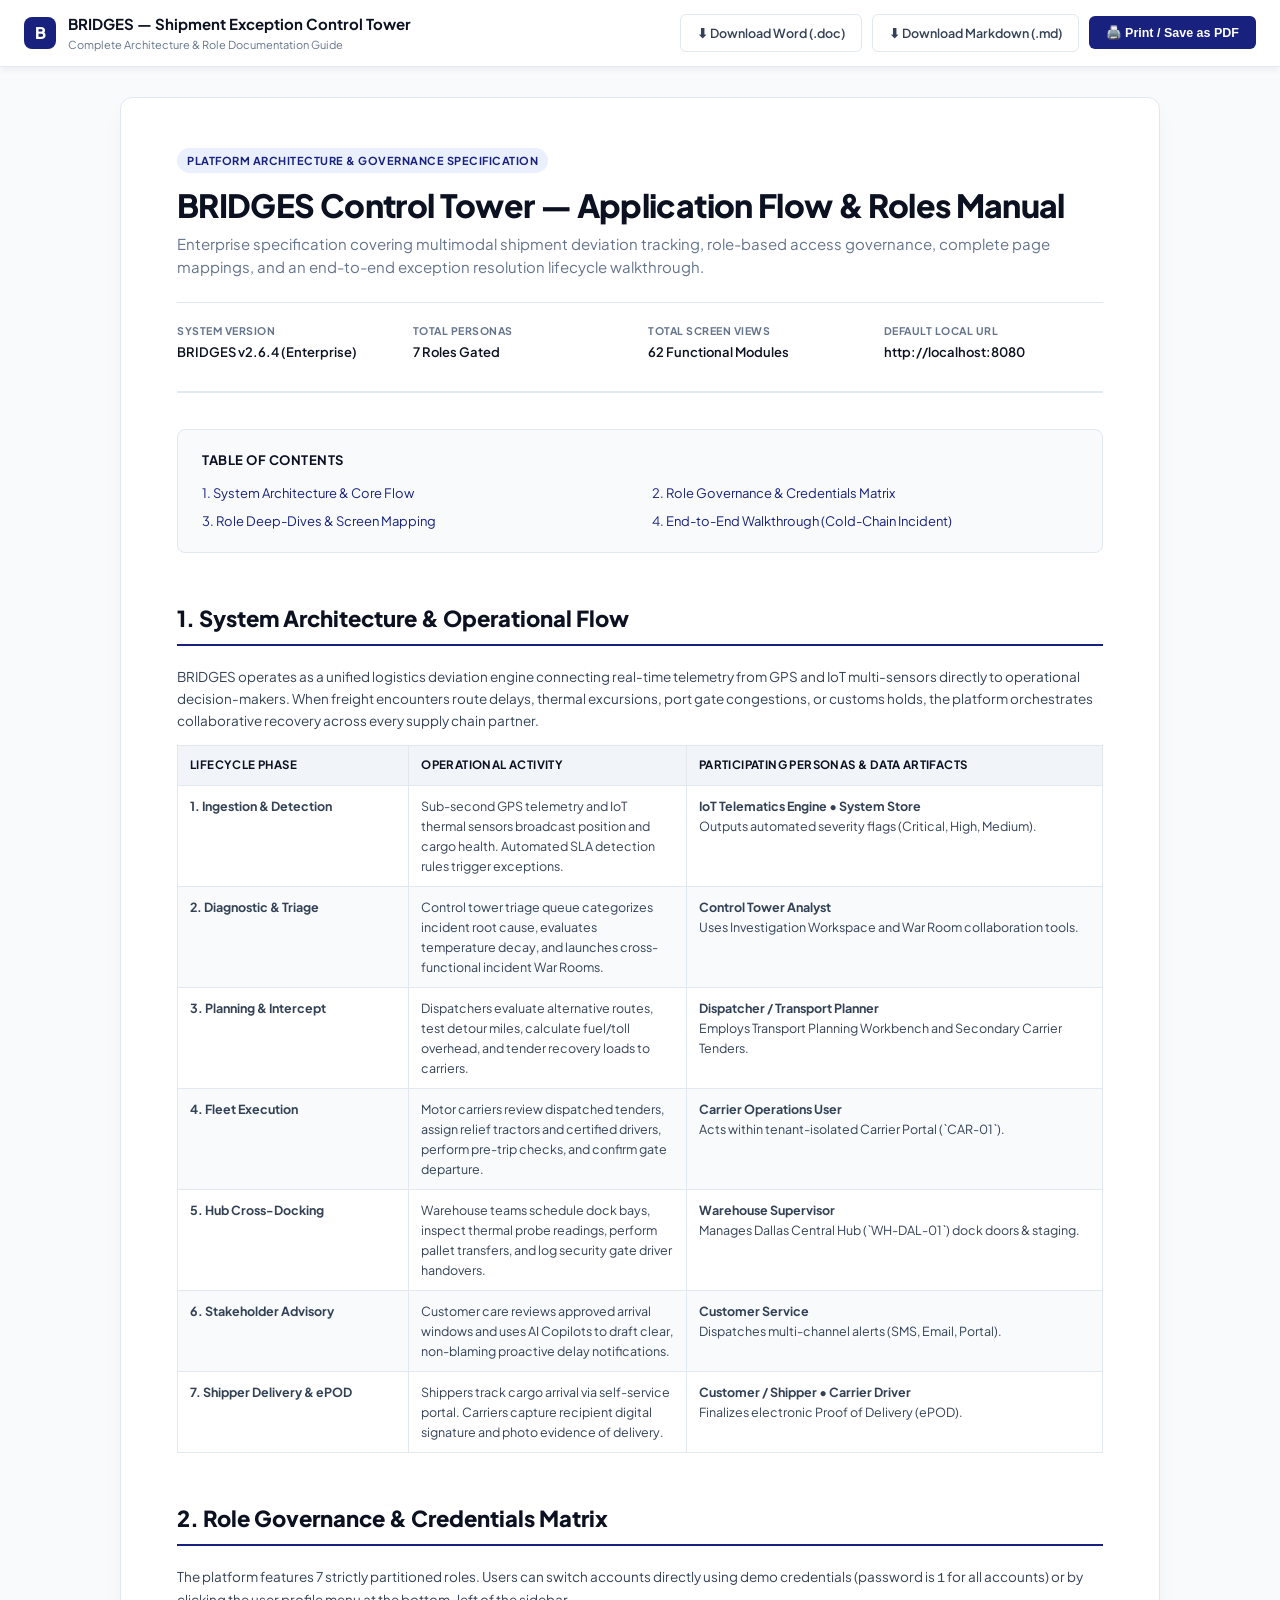
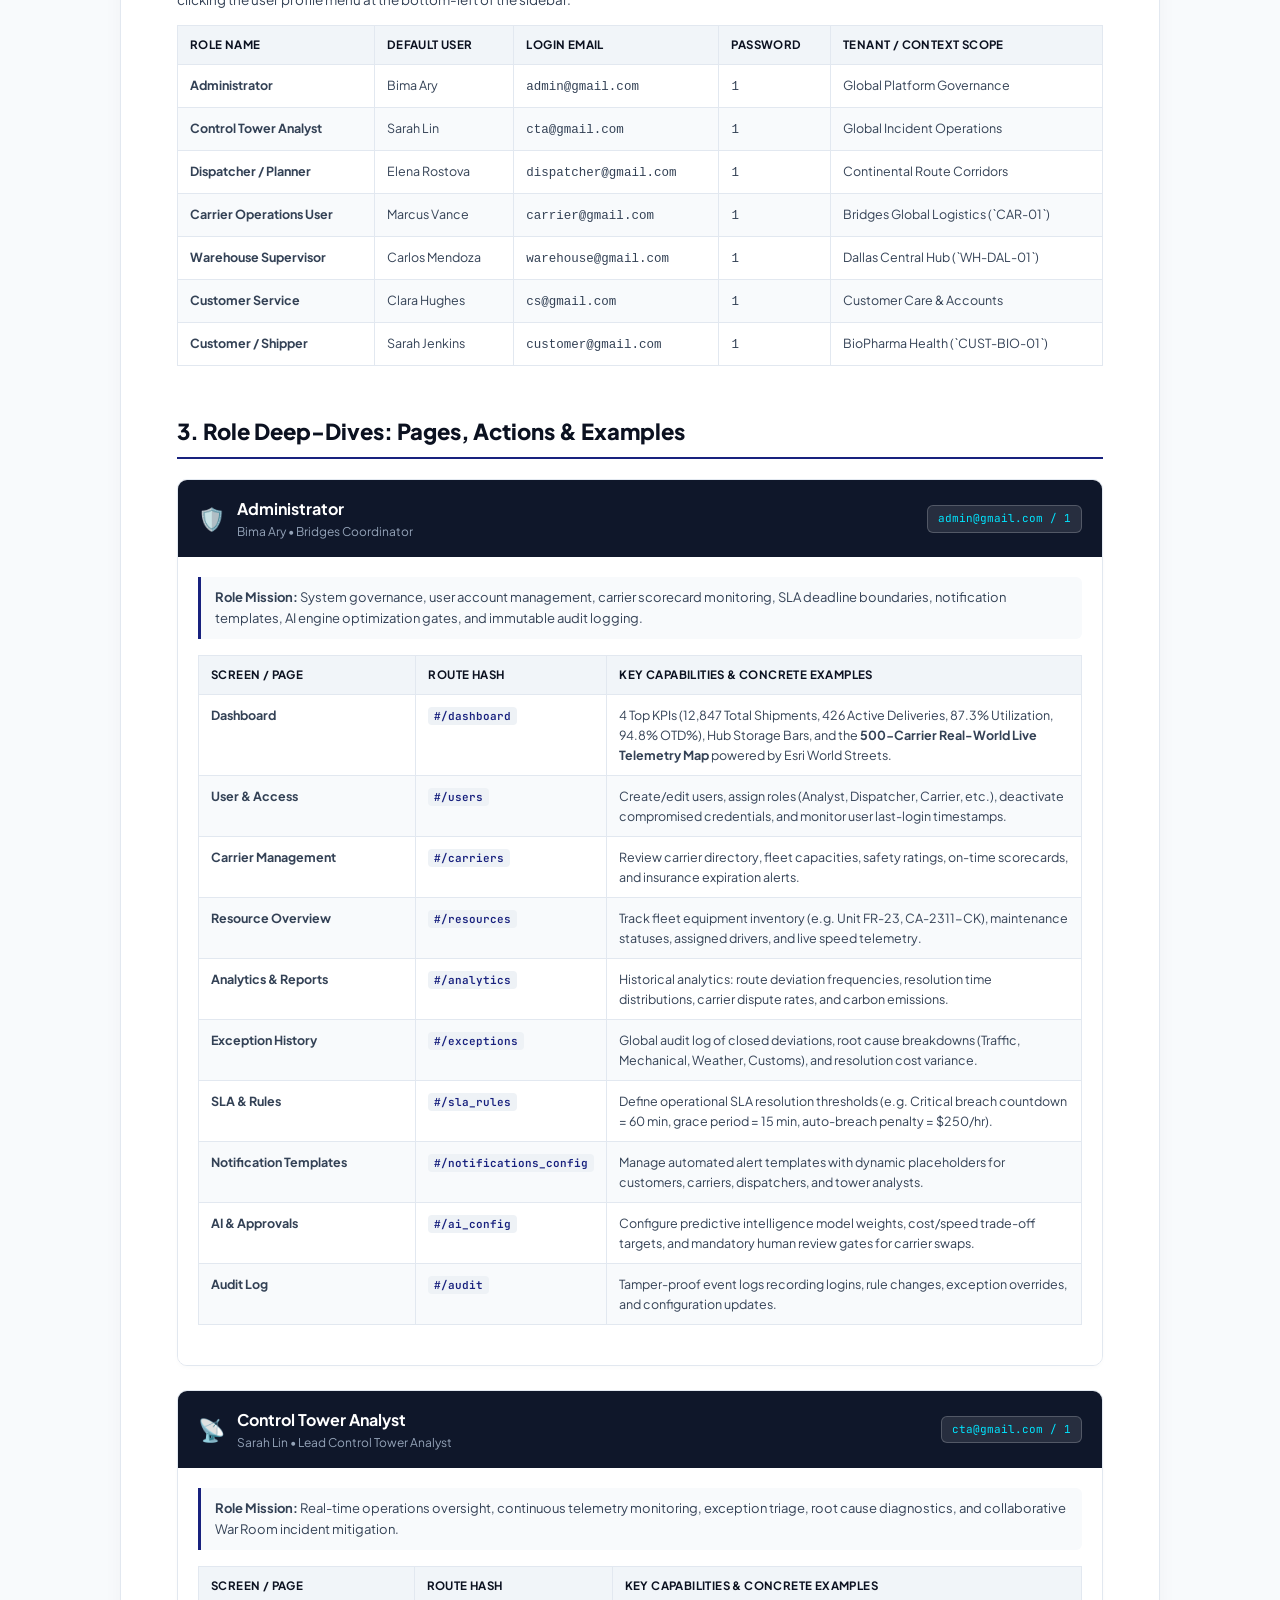
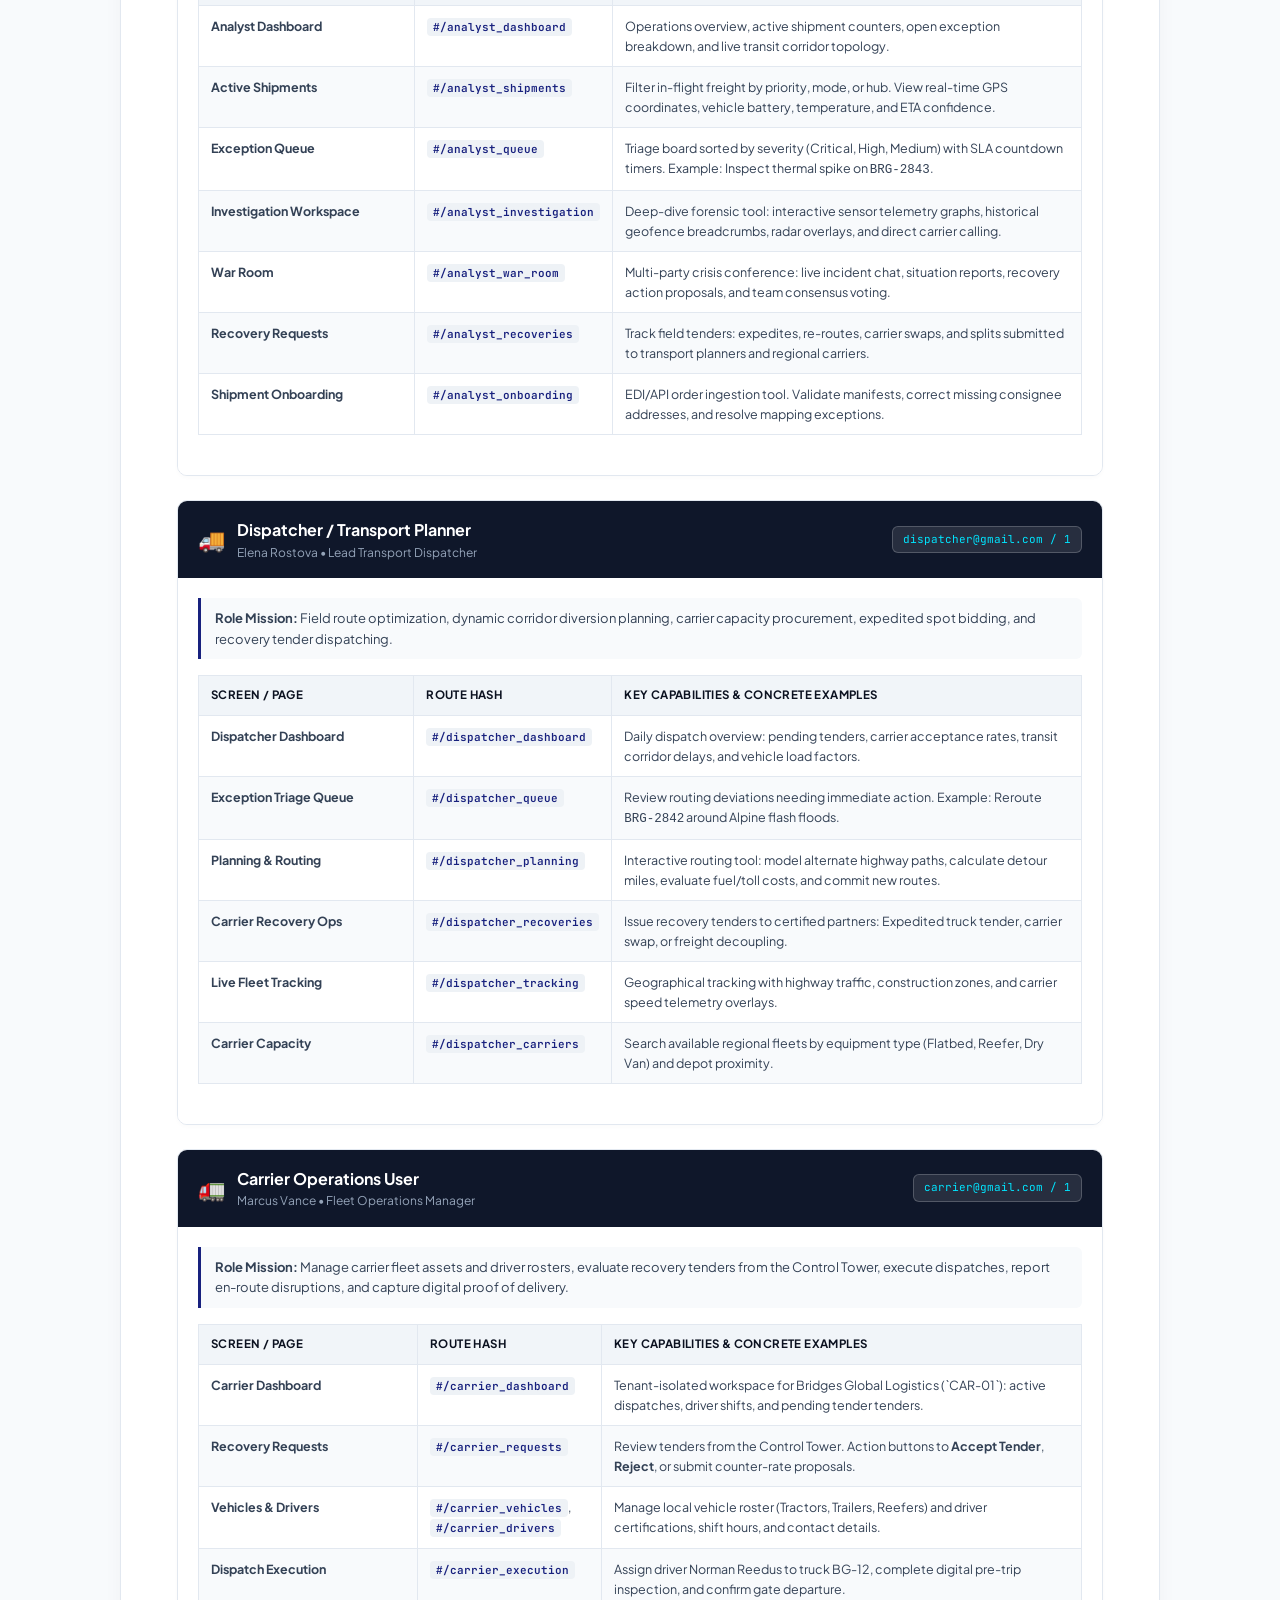
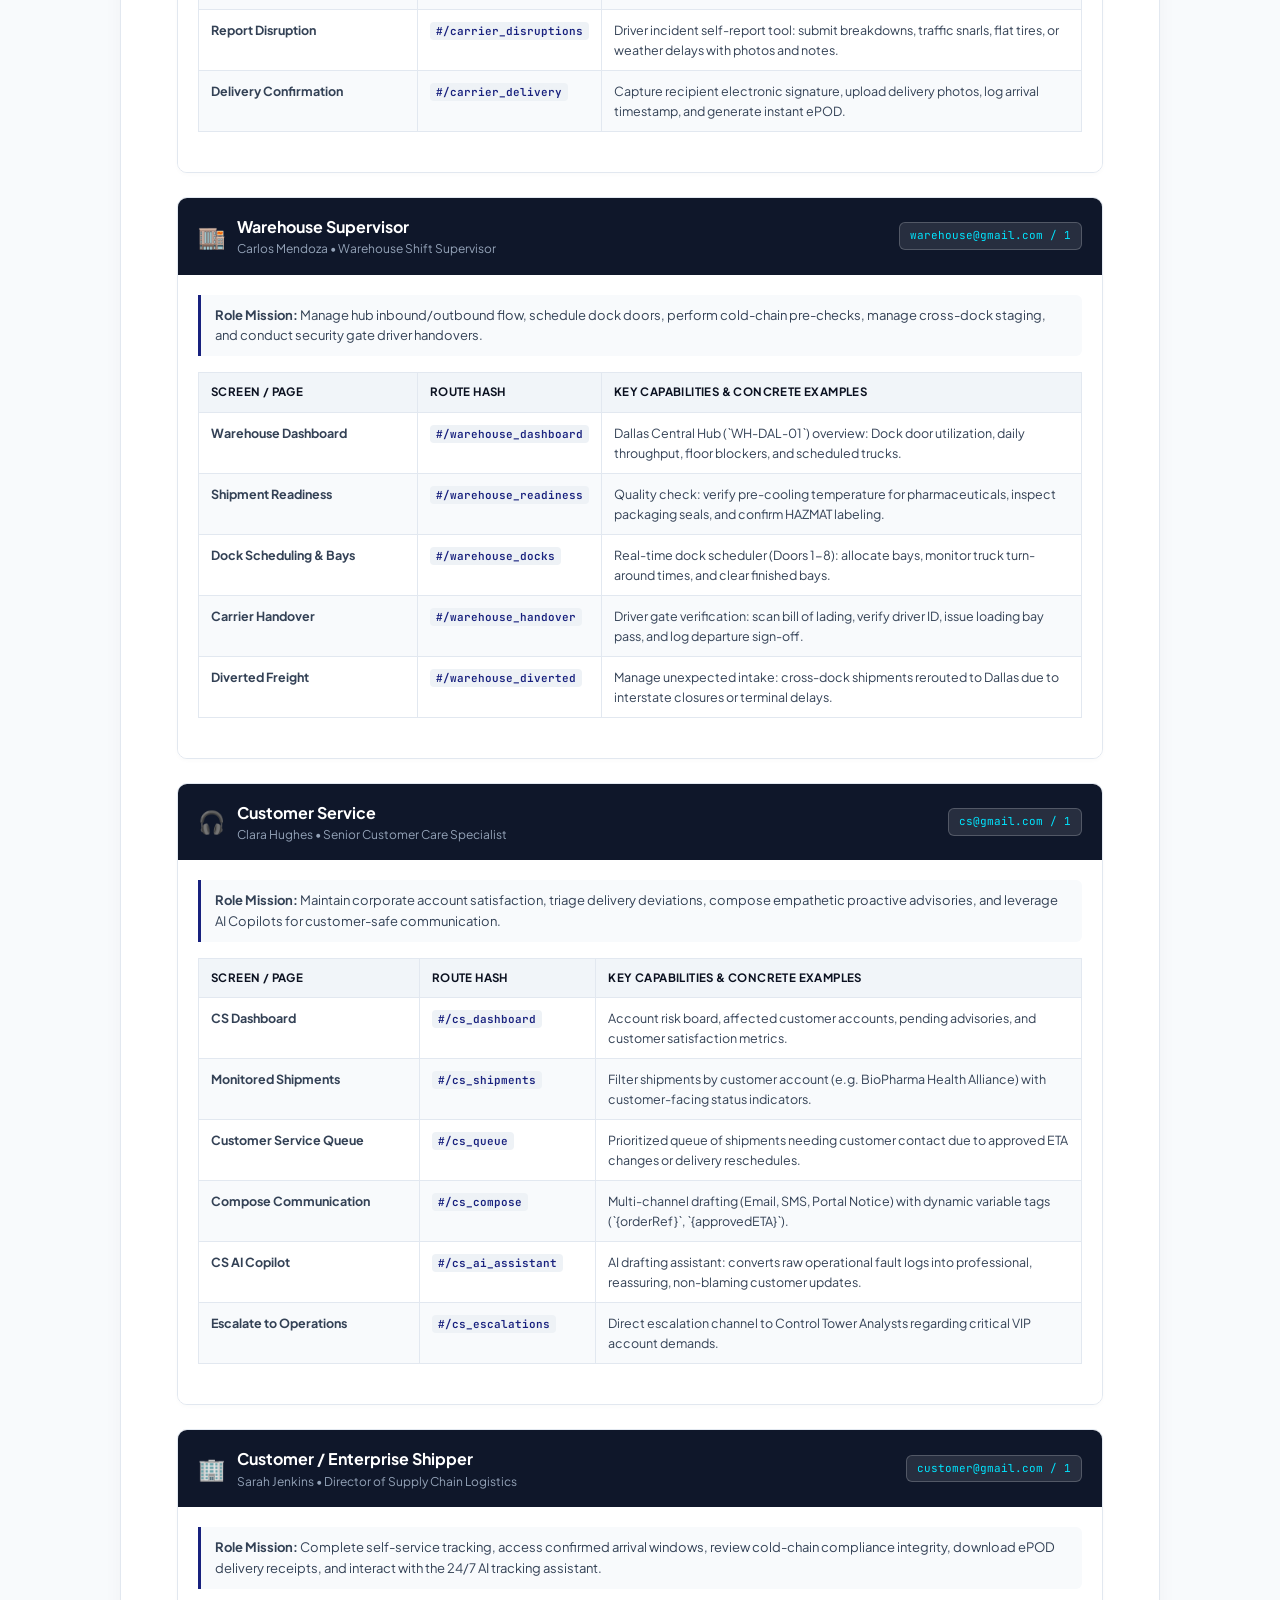
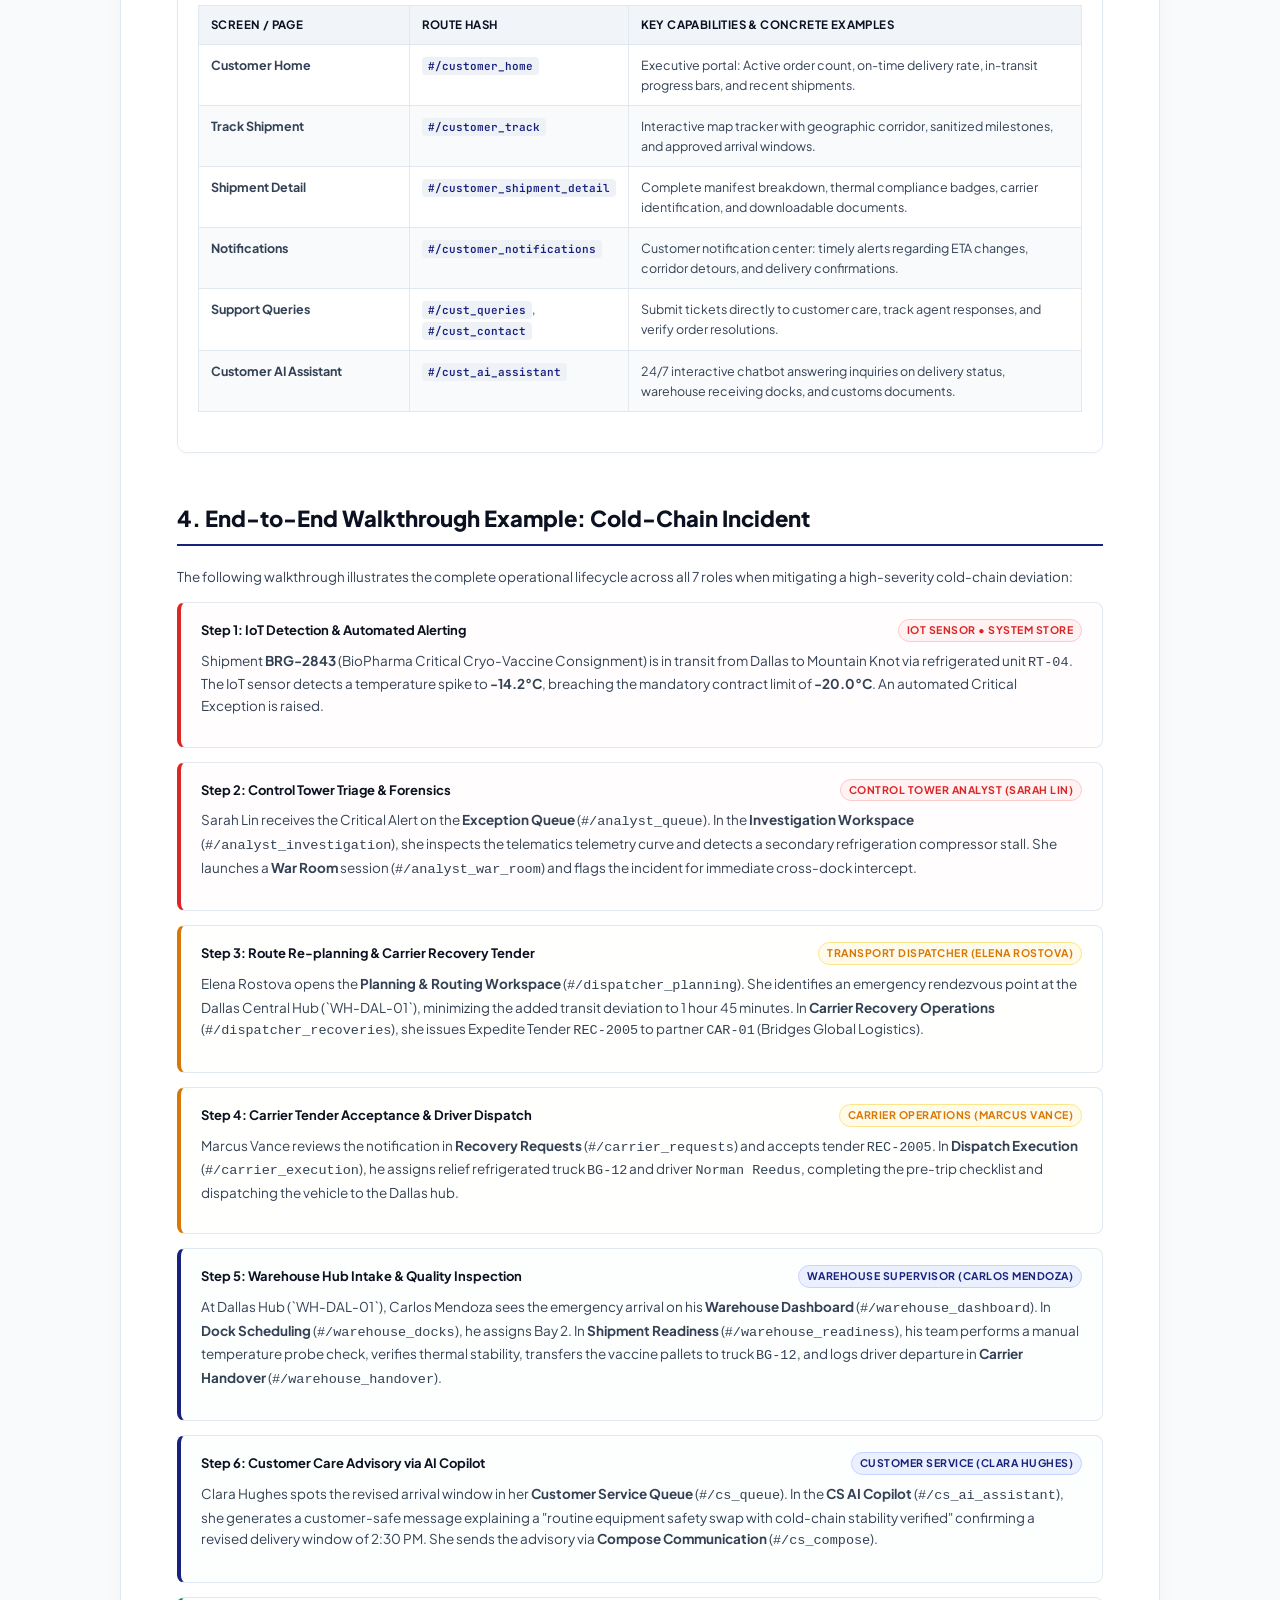
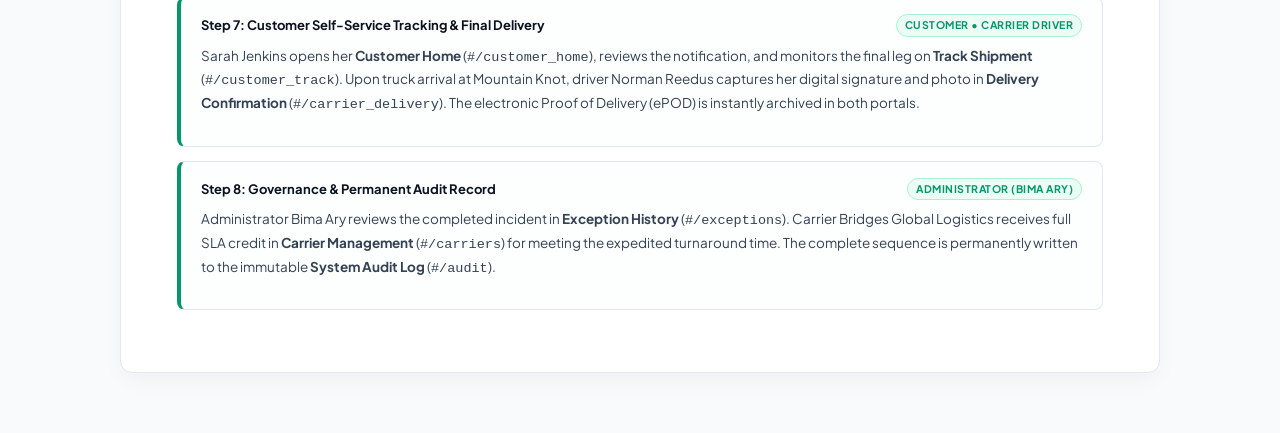
==== BRIDGES_Application_Flow_and_Roles_Guide.html @ 58407bd0 "first commit" ====
<!DOCTYPE html>
<html lang="en">
<head>
  <meta charset="UTF-8">
  <meta name="viewport" content="width=device-width, initial-scale=1.0">
  <title>BRIDGES — Complete Application Flow & Role Architecture Documentation</title>
  <link rel="preconnect" href="https://fonts.googleapis.com">
  <link rel="preconnect" href="https://fonts.gstatic.com" crossorigin>
  <link href="https://fonts.googleapis.com/css2?family=Plus+Jakarta+Sans:wght@300;400;500;600;700;800&family=JetBrains+Mono:wght@400;600&display=swap" rel="stylesheet">
  <style>
    :root {
      --primary: #18217E;
      --primary-light: #EBF0FF;
      --accent: #00E5FF;
      --dark: #0B1120;
      --navy: #0F172A;
      --slate: #334155;
      --muted: #64748B;
      --border: #E2E8F0;
      --bg: #F8FAFC;
      --card-bg: #FFFFFF;
      --danger: #DC2626;
      --danger-bg: #FEF2F2;
      --warning: #D97706;
      --warning-bg: #FFFBEB;
      --success: #059669;
      --success-bg: #ECFDF5;
    }

    * { box-sizing: border-box; margin: 0; padding: 0; }

    body {
      font-family: 'Plus Jakarta Sans', -apple-system, BlinkMacSystemFont, 'Segoe UI', Roboto, sans-serif;
      background-color: var(--bg);
      color: var(--slate);
      line-height: 1.6;
      padding-bottom: 60px;
    }

    /* Fixed Top Action Bar */
    .action-bar {
      position: sticky;
      top: 0;
      z-index: 1000;
      background: #FFFFFF;
      border-bottom: 1px solid var(--border);
      padding: 12px 24px;
      display: flex;
      align-items: center;
      justify-content: space-between;
      box-shadow: 0 4px 6px -1px rgba(0, 0, 0, 0.05);
    }

    .action-bar-left {
      display: flex;
      align-items: center;
      gap: 12px;
    }

    .action-logo {
      width: 32px;
      height: 32px;
      background: var(--primary);
      color: #FFF;
      border-radius: 8px;
      display: flex;
      align-items: center;
      justify-content: center;
      font-weight: 800;
      font-size: 16px;
    }

    .action-title {
      font-size: 15px;
      font-weight: 700;
      color: var(--dark);
    }

    .action-subtitle {
      font-size: 11px;
      color: var(--muted);
    }

    .action-btns {
      display: flex;
      align-items: center;
      gap: 10px;
    }

    .btn {
      display: inline-flex;
      align-items: center;
      gap: 6px;
      padding: 8px 16px;
      border-radius: 6px;
      font-size: 12.5px;
      font-weight: 600;
      cursor: pointer;
      text-decoration: none;
      transition: all 0.15s ease;
      border: 1px solid transparent;
    }

    .btn-primary {
      background: var(--primary);
      color: #FFFFFF;
    }
    .btn-primary:hover {
      background: #0E1555;
    }

    .btn-secondary {
      background: #FFFFFF;
      color: var(--slate);
      border-color: var(--border);
    }
    .btn-secondary:hover {
      background: #F1F5F9;
    }

    /* Document Container */
    .doc-container {
      max-width: 1040px;
      margin: 30px auto;
      background: var(--card-bg);
      border-radius: 12px;
      border: 1px solid var(--border);
      box-shadow: 0 10px 25px -5px rgba(0, 0, 0, 0.05);
      padding: 48px 56px;
    }

    /* Document Header */
    .doc-hero {
      border-bottom: 2px solid var(--border);
      padding-bottom: 28px;
      margin-bottom: 36px;
    }

    .doc-badge {
      display: inline-block;
      padding: 4px 10px;
      border-radius: 20px;
      font-size: 11px;
      font-weight: 700;
      letter-spacing: 0.5px;
      text-transform: uppercase;
      background: var(--primary-light);
      color: var(--primary);
      margin-bottom: 12px;
    }

    .doc-heading {
      font-size: 32px;
      font-weight: 800;
      color: var(--dark);
      letter-spacing: -0.02em;
      line-height: 1.25;
      margin-bottom: 8px;
    }

    .doc-subheading {
      font-size: 15px;
      color: var(--muted);
      line-height: 1.5;
    }

    .meta-grid {
      display: grid;
      grid-template-columns: repeat(4, 1fr);
      gap: 16px;
      margin-top: 24px;
      padding-top: 20px;
      border-top: 1px solid var(--border);
    }

    .meta-item .meta-label {
      font-size: 10.5px;
      text-transform: uppercase;
      color: var(--muted);
      font-weight: 700;
      letter-spacing: 0.5px;
    }

    .meta-item .meta-val {
      font-size: 13px;
      font-weight: 600;
      color: var(--dark);
      margin-top: 2px;
    }

    /* Table of Contents */
    .toc-card {
      background: #F8FAFC;
      border: 1px solid #E2E8F0;
      border-radius: 8px;
      padding: 20px 24px;
      margin-bottom: 40px;
    }

    .toc-title {
      font-size: 13px;
      font-weight: 700;
      color: var(--dark);
      text-transform: uppercase;
      letter-spacing: 0.5px;
      margin-bottom: 12px;
    }

    .toc-grid {
      display: grid;
      grid-template-columns: 1fr 1fr;
      gap: 8px 24px;
      font-size: 13px;
    }

    .toc-grid a {
      color: var(--primary);
      text-decoration: none;
      display: inline-flex;
      align-items: center;
      gap: 6px;
    }
    .toc-grid a:hover {
      text-decoration: underline;
    }

    /* Headings */
    h2.section-title {
      font-size: 22px;
      font-weight: 800;
      color: var(--dark);
      border-bottom: 2px solid var(--primary);
      padding-bottom: 8px;
      margin-top: 48px;
      margin-bottom: 20px;
      display: flex;
      align-items: center;
      gap: 10px;
    }

    h3.sub-title {
      font-size: 17px;
      font-weight: 700;
      color: var(--dark);
      margin-top: 28px;
      margin-bottom: 12px;
    }

    p {
      font-size: 13.5px;
      color: var(--slate);
      margin-bottom: 14px;
    }

    /* Role Profile Cards */
    .role-card {
      border: 1px solid var(--border);
      border-radius: 10px;
      margin-bottom: 24px;
      overflow: hidden;
      box-shadow: 0 2px 4px rgba(0,0,0,0.02);
    }

    .role-header {
      background: #0F172A;
      color: #FFFFFF;
      padding: 16px 20px;
      display: flex;
      align-items: center;
      justify-content: space-between;
    }

    .role-header-left {
      display: flex;
      align-items: center;
      gap: 12px;
    }

    .role-icon {
      font-size: 22px;
    }

    .role-name {
      font-size: 16px;
      font-weight: 700;
      color: #FFFFFF;
    }

    .role-persona {
      font-size: 12px;
      color: #94A3B8;
    }

    .role-login-pill {
      background: rgba(255, 255, 255, 0.1);
      border: 1px solid rgba(255, 255, 255, 0.2);
      border-radius: 6px;
      padding: 4px 10px;
      font-family: 'JetBrains Mono', monospace;
      font-size: 11px;
      color: var(--accent);
    }

    .role-body {
      padding: 20px;
      background: #FFFFFF;
    }

    .role-mission {
      font-size: 13px;
      color: var(--slate);
      margin-bottom: 16px;
      background: var(--bg);
      border-left: 3px solid var(--primary);
      padding: 10px 14px;
      border-radius: 0 6px 6px 0;
    }

    /* Tables */
    table.data-table {
      width: 100%;
      border-collapse: collapse;
      margin: 12px 0 20px;
      font-size: 12.5px;
    }

    table.data-table th {
      background-color: #F1F5F9;
      color: var(--dark);
      font-weight: 700;
      text-align: left;
      padding: 10px 12px;
      border: 1px solid var(--border);
      font-size: 11.5px;
      text-transform: uppercase;
      letter-spacing: 0.4px;
    }

    table.data-table td {
      padding: 10px 12px;
      border: 1px solid var(--border);
      vertical-align: top;
      color: var(--slate);
    }

    table.data-table tr:nth-child(even) td {
      background-color: #F8FAFC;
    }

    .route-code {
      font-family: 'JetBrains Mono', monospace;
      font-size: 11px;
      background: #EEF2F6;
      color: var(--primary);
      padding: 2px 6px;
      border-radius: 4px;
      font-weight: 600;
      white-space: nowrap;
    }

    /* Lifecycle Stepper Cards */
    .step-card {
      border: 1px solid var(--border);
      border-radius: 8px;
      padding: 16px 20px;
      margin-bottom: 14px;
      background: #FFFFFF;
      position: relative;
    }

    .step-card.critical { border-left: 4px solid var(--danger); background: #FFFDFD; }
    .step-card.warning { border-left: 4px solid var(--warning); background: #FFFFFD; }
    .step-card.success { border-left: 4px solid var(--success); background: #FDFFFE; }
    .step-card.info { border-left: 4px solid var(--primary); background: #FDFFFF; }

    .step-header {
      display: flex;
      align-items: center;
      justify-content: space-between;
      margin-bottom: 8px;
    }

    .step-num {
      display: inline-flex;
      align-items: center;
      gap: 6px;
      font-size: 13px;
      font-weight: 700;
      color: var(--dark);
    }

    .step-role-badge {
      font-size: 10.5px;
      font-weight: 700;
      padding: 2px 8px;
      border-radius: 12px;
      text-transform: uppercase;
      letter-spacing: 0.5px;
    }

    .badge-critical { background: var(--danger-bg); color: var(--danger); border: 1px solid #FECACA; }
    .badge-warning { background: var(--warning-bg); color: var(--warning); border: 1px solid #FDE68A; }
    .badge-success { background: var(--success-bg); color: var(--success); border: 1px solid #A7F3D0; }
    .badge-info { background: var(--primary-light); color: var(--primary); border: 1px solid #C7D2FE; }

    /* Print Styles */
    @media print {
      body { background: #FFFFFF; padding: 0; }
      .action-bar { display: none; }
      .doc-container {
        box-shadow: none;
        border: none;
        margin: 0;
        padding: 0;
        max-width: 100%;
      }
      .role-card { page-break-inside: avoid; }
      .step-card { page-break-inside: avoid; }
      table.data-table { page-break-inside: avoid; }
    }
  </style>
</head>
<body>

  <!-- Floating Action Bar with Print/Download Button -->
  <div class="action-bar">
    <div class="action-bar-left">
      <div class="action-logo">B</div>
      <div>
        <div class="action-title">BRIDGES — Shipment Exception Control Tower</div>
        <div class="action-subtitle">Complete Architecture &amp; Role Documentation Guide</div>
      </div>
    </div>
    <div class="action-btns">
      <a href="BRIDGES_Application_Flow_and_Roles_Guide.doc" download="BRIDGES_Application_Flow_and_Roles_Guide.doc" class="btn btn-secondary">
        ⬇ Download Word (.doc)
      </a>
      <a href="BRIDGES_Application_Flow_and_Roles_Guide.md" download="BRIDGES_Application_Flow_and_Roles_Guide.md" class="btn btn-secondary">
        ⬇ Download Markdown (.md)
      </a>
      <button class="btn btn-primary" onclick="window.print()">
        🖨️ Print / Save as PDF
      </button>
    </div>
  </div>

  <div class="doc-container">

    <!-- Hero Header -->
    <header class="doc-hero">
      <span class="doc-badge">Platform Architecture &amp; Governance Specification</span>
      <h1 class="doc-heading">BRIDGES Control Tower — Application Flow &amp; Roles Manual</h1>
      <p class="doc-subheading">
        Enterprise specification covering multimodal shipment deviation tracking, role-based access governance, complete page mappings, and an end-to-end exception resolution lifecycle walkthrough.
      </p>

      <div class="meta-grid">
        <div class="meta-item">
          <div class="meta-label">System Version</div>
          <div class="meta-val">BRIDGES v2.6.4 (Enterprise)</div>
        </div>
        <div class="meta-item">
          <div class="meta-label">Total Personas</div>
          <div class="meta-val">7 Roles Gated</div>
        </div>
        <div class="meta-item">
          <div class="meta-label">Total Screen Views</div>
          <div class="meta-val">62 Functional Modules</div>
        </div>
        <div class="meta-item">
          <div class="meta-label">Default Local URL</div>
          <div class="meta-val">http://localhost:8080</div>
        </div>
      </div>
    </header>

    <!-- Table of Contents -->
    <nav class="toc-card">
      <div class="toc-title">Table of Contents</div>
      <div class="toc-grid">
        <a href="#section-1">1. System Architecture &amp; Core Flow</a>
        <a href="#section-2">2. Role Governance &amp; Credentials Matrix</a>
        <a href="#section-3">3. Role Deep-Dives &amp; Screen Mapping</a>
        <a href="#section-4">4. End-to-End Walkthrough (Cold-Chain Incident)</a>
      </div>
    </nav>

    <!-- Section 1 -->
    <section id="section-1">
      <h2 class="section-title">1. System Architecture &amp; Operational Flow</h2>
      <p>
        BRIDGES operates as a unified logistics deviation engine connecting real-time telemetry from GPS and IoT multi-sensors directly to operational decision-makers. When freight encounters route delays, thermal excursions, port gate congestions, or customs holds, the platform orchestrates collaborative recovery across every supply chain partner.
      </p>

      <table class="data-table">
        <thead>
          <tr>
            <th style="width: 25%;">Lifecycle Phase</th>
            <th style="width: 30%;">Operational Activity</th>
            <th style="width: 45%;">Participating Personas &amp; Data Artifacts</th>
          </tr>
        </thead>
        <tbody>
          <tr>
            <td><strong>1. Ingestion &amp; Detection</strong></td>
            <td>Sub-second GPS telemetry and IoT thermal sensors broadcast position and cargo health. Automated SLA detection rules trigger exceptions.</td>
            <td><strong>IoT Telematics Engine &bull; System Store</strong><br>Outputs automated severity flags (Critical, High, Medium).</td>
          </tr>
          <tr>
            <td><strong>2. Diagnostic &amp; Triage</strong></td>
            <td>Control tower triage queue categorizes incident root cause, evaluates temperature decay, and launches cross-functional incident War Rooms.</td>
            <td><strong>Control Tower Analyst</strong><br>Uses Investigation Workspace and War Room collaboration tools.</td>
          </tr>
          <tr>
            <td><strong>3. Planning &amp; Intercept</strong></td>
            <td>Dispatchers evaluate alternative routes, test detour miles, calculate fuel/toll overhead, and tender recovery loads to carriers.</td>
            <td><strong>Dispatcher / Transport Planner</strong><br>Employs Transport Planning Workbench and Secondary Carrier Tenders.</td>
          </tr>
          <tr>
            <td><strong>4. Fleet Execution</strong></td>
            <td>Motor carriers review dispatched tenders, assign relief tractors and certified drivers, perform pre-trip checks, and confirm gate departure.</td>
            <td><strong>Carrier Operations User</strong><br>Acts within tenant-isolated Carrier Portal (`CAR-01`).</td>
          </tr>
          <tr>
            <td><strong>5. Hub Cross-Docking</strong></td>
            <td>Warehouse teams schedule dock bays, inspect thermal probe readings, perform pallet transfers, and log security gate driver handovers.</td>
            <td><strong>Warehouse Supervisor</strong><br>Manages Dallas Central Hub (`WH-DAL-01`) dock doors &amp; staging.</td>
          </tr>
          <tr>
            <td><strong>6. Stakeholder Advisory</strong></td>
            <td>Customer care reviews approved arrival windows and uses AI Copilots to draft clear, non-blaming proactive delay notifications.</td>
            <td><strong>Customer Service</strong><br>Dispatches multi-channel alerts (SMS, Email, Portal).</td>
          </tr>
          <tr>
            <td><strong>7. Shipper Delivery &amp; ePOD</strong></td>
            <td>Shippers track cargo arrival via self-service portal. Carriers capture recipient digital signature and photo evidence of delivery.</td>
            <td><strong>Customer / Shipper &bull; Carrier Driver</strong><br>Finalizes electronic Proof of Delivery (ePOD).</td>
          </tr>
        </tbody>
      </table>
    </section>

    <!-- Section 2 -->
    <section id="section-2">
      <h2 class="section-title">2. Role Governance &amp; Credentials Matrix</h2>
      <p>
        The platform features 7 strictly partitioned roles. Users can switch accounts directly using demo credentials (password is <code>1</code> for all accounts) or by clicking the user profile menu at the bottom-left of the sidebar.
      </p>

      <table class="data-table">
        <thead>
          <tr>
            <th>Role Name</th>
            <th>Default User</th>
            <th>Login Email</th>
            <th>Password</th>
            <th>Tenant / Context Scope</th>
          </tr>
        </thead>
        <tbody>
          <tr>
            <td><strong>Administrator</strong></td>
            <td>Bima Ary</td>
            <td><code>admin@gmail.com</code></td>
            <td><code>1</code></td>
            <td>Global Platform Governance</td>
          </tr>
          <tr>
            <td><strong>Control Tower Analyst</strong></td>
            <td>Sarah Lin</td>
            <td><code>cta@gmail.com</code></td>
            <td><code>1</code></td>
            <td>Global Incident Operations</td>
          </tr>
          <tr>
            <td><strong>Dispatcher / Planner</strong></td>
            <td>Elena Rostova</td>
            <td><code>dispatcher@gmail.com</code></td>
            <td><code>1</code></td>
            <td>Continental Route Corridors</td>
          </tr>
          <tr>
            <td><strong>Carrier Operations User</strong></td>
            <td>Marcus Vance</td>
            <td><code>carrier@gmail.com</code></td>
            <td><code>1</code></td>
            <td>Bridges Global Logistics (`CAR-01`)</td>
          </tr>
          <tr>
            <td><strong>Warehouse Supervisor</strong></td>
            <td>Carlos Mendoza</td>
            <td><code>warehouse@gmail.com</code></td>
            <td><code>1</code></td>
            <td>Dallas Central Hub (`WH-DAL-01`)</td>
          </tr>
          <tr>
            <td><strong>Customer Service</strong></td>
            <td>Clara Hughes</td>
            <td><code>cs@gmail.com</code></td>
            <td><code>1</code></td>
            <td>Customer Care &amp; Accounts</td>
          </tr>
          <tr>
            <td><strong>Customer / Shipper</strong></td>
            <td>Sarah Jenkins</td>
            <td><code>customer@gmail.com</code></td>
            <td><code>1</code></td>
            <td>BioPharma Health (`CUST-BIO-01`)</td>
          </tr>
        </tbody>
      </table>
    </section>

    <!-- Section 3 -->
    <section id="section-3">
      <h2 class="section-title">3. Role Deep-Dives: Pages, Actions &amp; Examples</h2>

      <!-- Role 1: Administrator -->
      <div class="role-card">
        <div class="role-header">
          <div class="role-header-left">
            <span class="role-icon">🛡️</span>
            <div>
              <div class="role-name">Administrator</div>
              <div class="role-persona">Bima Ary &bull; Bridges Coordinator</div>
            </div>
          </div>
          <span class="role-login-pill">admin@gmail.com / 1</span>
        </div>
        <div class="role-body">
          <div class="role-mission">
            <strong>Role Mission:</strong> System governance, user account management, carrier scorecard monitoring, SLA deadline boundaries, notification templates, AI engine optimization gates, and immutable audit logging.
          </div>

          <table class="data-table">
            <thead>
              <tr>
                <th style="width: 25%;">Screen / Page</th>
                <th style="width: 20%;">Route Hash</th>
                <th style="width: 55%;">Key Capabilities &amp; Concrete Examples</th>
              </tr>
            </thead>
            <tbody>
              <tr>
                <td><strong>Dashboard</strong></td>
                <td><span class="route-code">#/dashboard</span></td>
                <td>4 Top KPIs (12,847 Total Shipments, 426 Active Deliveries, 87.3% Utilization, 94.8% OTD%), Hub Storage Bars, and the <strong>500-Carrier Real-World Live Telemetry Map</strong> powered by Esri World Streets.</td>
              </tr>
              <tr>
                <td><strong>User &amp; Access</strong></td>
                <td><span class="route-code">#/users</span></td>
                <td>Create/edit users, assign roles (Analyst, Dispatcher, Carrier, etc.), deactivate compromised credentials, and monitor user last-login timestamps.</td>
              </tr>
              <tr>
                <td><strong>Carrier Management</strong></td>
                <td><span class="route-code">#/carriers</span></td>
                <td>Review carrier directory, fleet capacities, safety ratings, on-time scorecards, and insurance expiration alerts.</td>
              </tr>
              <tr>
                <td><strong>Resource Overview</strong></td>
                <td><span class="route-code">#/resources</span></td>
                <td>Track fleet equipment inventory (e.g. Unit FR-23, CA-2311-CK), maintenance statuses, assigned drivers, and live speed telemetry.</td>
              </tr>
              <tr>
                <td><strong>Analytics &amp; Reports</strong></td>
                <td><span class="route-code">#/analytics</span></td>
                <td>Historical analytics: route deviation frequencies, resolution time distributions, carrier dispute rates, and carbon emissions.</td>
              </tr>
              <tr>
                <td><strong>Exception History</strong></td>
                <td><span class="route-code">#/exceptions</span></td>
                <td>Global audit log of closed deviations, root cause breakdowns (Traffic, Mechanical, Weather, Customs), and resolution cost variance.</td>
              </tr>
              <tr>
                <td><strong>SLA &amp; Rules</strong></td>
                <td><span class="route-code">#/sla_rules</span></td>
                <td>Define operational SLA resolution thresholds (e.g. Critical breach countdown = 60 min, grace period = 15 min, auto-breach penalty = $250/hr).</td>
              </tr>
              <tr>
                <td><strong>Notification Templates</strong></td>
                <td><span class="route-code">#/notifications_config</span></td>
                <td>Manage automated alert templates with dynamic placeholders for customers, carriers, dispatchers, and tower analysts.</td>
              </tr>
              <tr>
                <td><strong>AI &amp; Approvals</strong></td>
                <td><span class="route-code">#/ai_config</span></td>
                <td>Configure predictive intelligence model weights, cost/speed trade-off targets, and mandatory human review gates for carrier swaps.</td>
              </tr>
              <tr>
                <td><strong>Audit Log</strong></td>
                <td><span class="route-code">#/audit</span></td>
                <td>Tamper-proof event logs recording logins, rule changes, exception overrides, and configuration updates.</td>
              </tr>
            </tbody>
          </table>
        </div>
      </div>

      <!-- Role 2: Control Tower Analyst -->
      <div class="role-card">
        <div class="role-header">
          <div class="role-header-left">
            <span class="role-icon">📡</span>
            <div>
              <div class="role-name">Control Tower Analyst</div>
              <div class="role-persona">Sarah Lin &bull; Lead Control Tower Analyst</div>
            </div>
          </div>
          <span class="role-login-pill">cta@gmail.com / 1</span>
        </div>
        <div class="role-body">
          <div class="role-mission">
            <strong>Role Mission:</strong> Real-time operations oversight, continuous telemetry monitoring, exception triage, root cause diagnostics, and collaborative War Room incident mitigation.
          </div>

          <table class="data-table">
            <thead>
              <tr>
                <th style="width: 25%;">Screen / Page</th>
                <th style="width: 20%;">Route Hash</th>
                <th style="width: 55%;">Key Capabilities &amp; Concrete Examples</th>
              </tr>
            </thead>
            <tbody>
              <tr>
                <td><strong>Analyst Dashboard</strong></td>
                <td><span class="route-code">#/analyst_dashboard</span></td>
                <td>Operations overview, active shipment counters, open exception breakdown, and live transit corridor topology.</td>
              </tr>
              <tr>
                <td><strong>Active Shipments</strong></td>
                <td><span class="route-code">#/analyst_shipments</span></td>
                <td>Filter in-flight freight by priority, mode, or hub. View real-time GPS coordinates, vehicle battery, temperature, and ETA confidence.</td>
              </tr>
              <tr>
                <td><strong>Exception Queue</strong></td>
                <td><span class="route-code">#/analyst_queue</span></td>
                <td>Triage board sorted by severity (Critical, High, Medium) with SLA countdown timers. Example: Inspect thermal spike on <code>BRG-2843</code>.</td>
              </tr>
              <tr>
                <td><strong>Investigation Workspace</strong></td>
                <td><span class="route-code">#/analyst_investigation</span></td>
                <td>Deep-dive forensic tool: interactive sensor telemetry graphs, historical geofence breadcrumbs, radar overlays, and direct carrier calling.</td>
              </tr>
              <tr>
                <td><strong>War Room</strong></td>
                <td><span class="route-code">#/analyst_war_room</span></td>
                <td>Multi-party crisis conference: live incident chat, situation reports, recovery action proposals, and team consensus voting.</td>
              </tr>
              <tr>
                <td><strong>Recovery Requests</strong></td>
                <td><span class="route-code">#/analyst_recoveries</span></td>
                <td>Track field tenders: expedites, re-routes, carrier swaps, and splits submitted to transport planners and regional carriers.</td>
              </tr>
              <tr>
                <td><strong>Shipment Onboarding</strong></td>
                <td><span class="route-code">#/analyst_onboarding</span></td>
                <td>EDI/API order ingestion tool. Validate manifests, correct missing consignee addresses, and resolve mapping exceptions.</td>
              </tr>
            </tbody>
          </table>
        </div>
      </div>

      <!-- Role 3: Dispatcher / Transport Planner -->
      <div class="role-card">
        <div class="role-header">
          <div class="role-header-left">
            <span class="role-icon">🚚</span>
            <div>
              <div class="role-name">Dispatcher / Transport Planner</div>
              <div class="role-persona">Elena Rostova &bull; Lead Transport Dispatcher</div>
            </div>
          </div>
          <span class="role-login-pill">dispatcher@gmail.com / 1</span>
        </div>
        <div class="role-body">
          <div class="role-mission">
            <strong>Role Mission:</strong> Field route optimization, dynamic corridor diversion planning, carrier capacity procurement, expedited spot bidding, and recovery tender dispatching.
          </div>

          <table class="data-table">
            <thead>
              <tr>
                <th style="width: 25%;">Screen / Page</th>
                <th style="width: 20%;">Route Hash</th>
                <th style="width: 55%;">Key Capabilities &amp; Concrete Examples</th>
              </tr>
            </thead>
            <tbody>
              <tr>
                <td><strong>Dispatcher Dashboard</strong></td>
                <td><span class="route-code">#/dispatcher_dashboard</span></td>
                <td>Daily dispatch overview: pending tenders, carrier acceptance rates, transit corridor delays, and vehicle load factors.</td>
              </tr>
              <tr>
                <td><strong>Exception Triage Queue</strong></td>
                <td><span class="route-code">#/dispatcher_queue</span></td>
                <td>Review routing deviations needing immediate action. Example: Reroute <code>BRG-2842</code> around Alpine flash floods.</td>
              </tr>
              <tr>
                <td><strong>Planning &amp; Routing</strong></td>
                <td><span class="route-code">#/dispatcher_planning</span></td>
                <td>Interactive routing tool: model alternate highway paths, calculate detour miles, evaluate fuel/toll costs, and commit new routes.</td>
              </tr>
              <tr>
                <td><strong>Carrier Recovery Ops</strong></td>
                <td><span class="route-code">#/dispatcher_recoveries</span></td>
                <td>Issue recovery tenders to certified partners: Expedited truck tender, carrier swap, or freight decoupling.</td>
              </tr>
              <tr>
                <td><strong>Live Fleet Tracking</strong></td>
                <td><span class="route-code">#/dispatcher_tracking</span></td>
                <td>Geographical tracking with highway traffic, construction zones, and carrier speed telemetry overlays.</td>
              </tr>
              <tr>
                <td><strong>Carrier Capacity</strong></td>
                <td><span class="route-code">#/dispatcher_carriers</span></td>
                <td>Search available regional fleets by equipment type (Flatbed, Reefer, Dry Van) and depot proximity.</td>
              </tr>
            </tbody>
          </table>
        </div>
      </div>

      <!-- Role 4: Carrier Operations User -->
      <div class="role-card">
        <div class="role-header">
          <div class="role-header-left">
            <span class="role-icon">🚛</span>
            <div>
              <div class="role-name">Carrier Operations User</div>
              <div class="role-persona">Marcus Vance &bull; Fleet Operations Manager</div>
            </div>
          </div>
          <span class="role-login-pill">carrier@gmail.com / 1</span>
        </div>
        <div class="role-body">
          <div class="role-mission">
            <strong>Role Mission:</strong> Manage carrier fleet assets and driver rosters, evaluate recovery tenders from the Control Tower, execute dispatches, report en-route disruptions, and capture digital proof of delivery.
          </div>

          <table class="data-table">
            <thead>
              <tr>
                <th style="width: 25%;">Screen / Page</th>
                <th style="width: 20%;">Route Hash</th>
                <th style="width: 55%;">Key Capabilities &amp; Concrete Examples</th>
              </tr>
            </thead>
            <tbody>
              <tr>
                <td><strong>Carrier Dashboard</strong></td>
                <td><span class="route-code">#/carrier_dashboard</span></td>
                <td>Tenant-isolated workspace for Bridges Global Logistics (`CAR-01`): active dispatches, driver shifts, and pending tender tenders.</td>
              </tr>
              <tr>
                <td><strong>Recovery Requests</strong></td>
                <td><span class="route-code">#/carrier_requests</span></td>
                <td>Review tenders from the Control Tower. Action buttons to <strong>Accept Tender</strong>, <strong>Reject</strong>, or submit counter-rate proposals.</td>
              </tr>
              <tr>
                <td><strong>Vehicles &amp; Drivers</strong></td>
                <td><span class="route-code">#/carrier_vehicles</span>, <span class="route-code">#/carrier_drivers</span></td>
                <td>Manage local vehicle roster (Tractors, Trailers, Reefers) and driver certifications, shift hours, and contact details.</td>
              </tr>
              <tr>
                <td><strong>Dispatch Execution</strong></td>
                <td><span class="route-code">#/carrier_execution</span></td>
                <td>Assign driver Norman Reedus to truck BG-12, complete digital pre-trip inspection, and confirm gate departure.</td>
              </tr>
              <tr>
                <td><strong>Report Disruption</strong></td>
                <td><span class="route-code">#/carrier_disruptions</span></td>
                <td>Driver incident self-report tool: submit breakdowns, traffic snarls, flat tires, or weather delays with photos and notes.</td>
              </tr>
              <tr>
                <td><strong>Delivery Confirmation</strong></td>
                <td><span class="route-code">#/carrier_delivery</span></td>
                <td>Capture recipient electronic signature, upload delivery photos, log arrival timestamp, and generate instant ePOD.</td>
              </tr>
            </tbody>
          </table>
        </div>
      </div>

      <!-- Role 5: Warehouse Supervisor -->
      <div class="role-card">
        <div class="role-header">
          <div class="role-header-left">
            <span class="role-icon">🏬</span>
            <div>
              <div class="role-name">Warehouse Supervisor</div>
              <div class="role-persona">Carlos Mendoza &bull; Warehouse Shift Supervisor</div>
            </div>
          </div>
          <span class="role-login-pill">warehouse@gmail.com / 1</span>
        </div>
        <div class="role-body">
          <div class="role-mission">
            <strong>Role Mission:</strong> Manage hub inbound/outbound flow, schedule dock doors, perform cold-chain pre-checks, manage cross-dock staging, and conduct security gate driver handovers.
          </div>

          <table class="data-table">
            <thead>
              <tr>
                <th style="width: 25%;">Screen / Page</th>
                <th style="width: 20%;">Route Hash</th>
                <th style="width: 55%;">Key Capabilities &amp; Concrete Examples</th>
              </tr>
            </thead>
            <tbody>
              <tr>
                <td><strong>Warehouse Dashboard</strong></td>
                <td><span class="route-code">#/warehouse_dashboard</span></td>
                <td>Dallas Central Hub (`WH-DAL-01`) overview: Dock door utilization, daily throughput, floor blockers, and scheduled trucks.</td>
              </tr>
              <tr>
                <td><strong>Shipment Readiness</strong></td>
                <td><span class="route-code">#/warehouse_readiness</span></td>
                <td>Quality check: verify pre-cooling temperature for pharmaceuticals, inspect packaging seals, and confirm HAZMAT labeling.</td>
              </tr>
              <tr>
                <td><strong>Dock Scheduling &amp; Bays</strong></td>
                <td><span class="route-code">#/warehouse_docks</span></td>
                <td>Real-time dock scheduler (Doors 1-8): allocate bays, monitor truck turn-around times, and clear finished bays.</td>
              </tr>
              <tr>
                <td><strong>Carrier Handover</strong></td>
                <td><span class="route-code">#/warehouse_handover</span></td>
                <td>Driver gate verification: scan bill of lading, verify driver ID, issue loading bay pass, and log departure sign-off.</td>
              </tr>
              <tr>
                <td><strong>Diverted Freight</strong></td>
                <td><span class="route-code">#/warehouse_diverted</span></td>
                <td>Manage unexpected intake: cross-dock shipments rerouted to Dallas due to interstate closures or terminal delays.</td>
              </tr>
            </tbody>
          </table>
        </div>
      </div>

      <!-- Role 6: Customer Service -->
      <div class="role-card">
        <div class="role-header">
          <div class="role-header-left">
            <span class="role-icon">🎧</span>
            <div>
              <div class="role-name">Customer Service</div>
              <div class="role-persona">Clara Hughes &bull; Senior Customer Care Specialist</div>
            </div>
          </div>
          <span class="role-login-pill">cs@gmail.com / 1</span>
        </div>
        <div class="role-body">
          <div class="role-mission">
            <strong>Role Mission:</strong> Maintain corporate account satisfaction, triage delivery deviations, compose empathetic proactive advisories, and leverage AI Copilots for customer-safe communication.
          </div>

          <table class="data-table">
            <thead>
              <tr>
                <th style="width: 25%;">Screen / Page</th>
                <th style="width: 20%;">Route Hash</th>
                <th style="width: 55%;">Key Capabilities &amp; Concrete Examples</th>
              </tr>
            </thead>
            <tbody>
              <tr>
                <td><strong>CS Dashboard</strong></td>
                <td><span class="route-code">#/cs_dashboard</span></td>
                <td>Account risk board, affected customer accounts, pending advisories, and customer satisfaction metrics.</td>
              </tr>
              <tr>
                <td><strong>Monitored Shipments</strong></td>
                <td><span class="route-code">#/cs_shipments</span></td>
                <td>Filter shipments by customer account (e.g. BioPharma Health Alliance) with customer-facing status indicators.</td>
              </tr>
              <tr>
                <td><strong>Customer Service Queue</strong></td>
                <td><span class="route-code">#/cs_queue</span></td>
                <td>Prioritized queue of shipments needing customer contact due to approved ETA changes or delivery reschedules.</td>
              </tr>
              <tr>
                <td><strong>Compose Communication</strong></td>
                <td><span class="route-code">#/cs_compose</span></td>
                <td>Multi-channel drafting (Email, SMS, Portal Notice) with dynamic variable tags (`{orderRef}`, `{approvedETA}`).</td>
              </tr>
              <tr>
                <td><strong>CS AI Copilot</strong></td>
                <td><span class="route-code">#/cs_ai_assistant</span></td>
                <td>AI drafting assistant: converts raw operational fault logs into professional, reassuring, non-blaming customer updates.</td>
              </tr>
              <tr>
                <td><strong>Escalate to Operations</strong></td>
                <td><span class="route-code">#/cs_escalations</span></td>
                <td>Direct escalation channel to Control Tower Analysts regarding critical VIP account demands.</td>
              </tr>
            </tbody>
          </table>
        </div>
      </div>

      <!-- Role 7: Customer / Shipper -->
      <div class="role-card">
        <div class="role-header">
          <div class="role-header-left">
            <span class="role-icon">🏢</span>
            <div>
              <div class="role-name">Customer / Enterprise Shipper</div>
              <div class="role-persona">Sarah Jenkins &bull; Director of Supply Chain Logistics</div>
            </div>
          </div>
          <span class="role-login-pill">customer@gmail.com / 1</span>
        </div>
        <div class="role-body">
          <div class="role-mission">
            <strong>Role Mission:</strong> Complete self-service tracking, access confirmed arrival windows, review cold-chain compliance integrity, download ePOD delivery receipts, and interact with the 24/7 AI tracking assistant.
          </div>

          <table class="data-table">
            <thead>
              <tr>
                <th style="width: 25%;">Screen / Page</th>
                <th style="width: 20%;">Route Hash</th>
                <th style="width: 55%;">Key Capabilities &amp; Concrete Examples</th>
              </tr>
            </thead>
            <tbody>
              <tr>
                <td><strong>Customer Home</strong></td>
                <td><span class="route-code">#/customer_home</span></td>
                <td>Executive portal: Active order count, on-time delivery rate, in-transit progress bars, and recent shipments.</td>
              </tr>
              <tr>
                <td><strong>Track Shipment</strong></td>
                <td><span class="route-code">#/customer_track</span></td>
                <td>Interactive map tracker with geographic corridor, sanitized milestones, and approved arrival windows.</td>
              </tr>
              <tr>
                <td><strong>Shipment Detail</strong></td>
                <td><span class="route-code">#/customer_shipment_detail</span></td>
                <td>Complete manifest breakdown, thermal compliance badges, carrier identification, and downloadable documents.</td>
              </tr>
              <tr>
                <td><strong>Notifications</strong></td>
                <td><span class="route-code">#/customer_notifications</span></td>
                <td>Customer notification center: timely alerts regarding ETA changes, corridor detours, and delivery confirmations.</td>
              </tr>
              <tr>
                <td><strong>Support Queries</strong></td>
                <td><span class="route-code">#/cust_queries</span>, <span class="route-code">#/cust_contact</span></td>
                <td>Submit tickets directly to customer care, track agent responses, and verify order resolutions.</td>
              </tr>
              <tr>
                <td><strong>Customer AI Assistant</strong></td>
                <td><span class="route-code">#/cust_ai_assistant</span></td>
                <td>24/7 interactive chatbot answering inquiries on delivery status, warehouse receiving docks, and customs documents.</td>
              </tr>
            </tbody>
          </table>
        </div>
      </div>
    </section>

    <!-- Section 4 -->
    <section id="section-4">
      <h2 class="section-title">4. End-to-End Walkthrough Example: Cold-Chain Incident</h2>
      <p>
        The following walkthrough illustrates the complete operational lifecycle across all 7 roles when mitigating a high-severity cold-chain deviation:
      </p>

      <!-- Step 1 -->
      <div class="step-card critical">
        <div class="step-header">
          <span class="step-num">Step 1: IoT Detection &amp; Automated Alerting</span>
          <span class="step-role-badge badge-critical">IoT Sensor &bull; System Store</span>
        </div>
        <p>
          Shipment <strong>BRG-2843</strong> (BioPharma Critical Cryo-Vaccine Consignment) is in transit from Dallas to Mountain Knot via refrigerated unit <code>RT-04</code>. The IoT sensor detects a temperature spike to <strong>-14.2°C</strong>, breaching the mandatory contract limit of <strong>-20.0°C</strong>. An automated Critical Exception is raised.
        </p>
      </div>

      <!-- Step 2 -->
      <div class="step-card critical">
        <div class="step-header">
          <span class="step-num">Step 2: Control Tower Triage &amp; Forensics</span>
          <span class="step-role-badge badge-critical">Control Tower Analyst (Sarah Lin)</span>
        </div>
        <p>
          Sarah Lin receives the Critical Alert on the <strong>Exception Queue</strong> (<code>#/analyst_queue</code>). In the <strong>Investigation Workspace</strong> (<code>#/analyst_investigation</code>), she inspects the telematics telemetry curve and detects a secondary refrigeration compressor stall. She launches a <strong>War Room</strong> session (<code>#/analyst_war_room</code>) and flags the incident for immediate cross-dock intercept.
        </p>
      </div>

      <!-- Step 3 -->
      <div class="step-card warning">
        <div class="step-header">
          <span class="step-num">Step 3: Route Re-planning &amp; Carrier Recovery Tender</span>
          <span class="step-role-badge badge-warning">Transport Dispatcher (Elena Rostova)</span>
        </div>
        <p>
          Elena Rostova opens the <strong>Planning &amp; Routing Workspace</strong> (<code>#/dispatcher_planning</code>). She identifies an emergency rendezvous point at the Dallas Central Hub (`WH-DAL-01`), minimizing the added transit deviation to 1 hour 45 minutes. In <strong>Carrier Recovery Operations</strong> (<code>#/dispatcher_recoveries</code>), she issues Expedite Tender <code>REC-2005</code> to partner <code>CAR-01</code> (Bridges Global Logistics).
        </p>
      </div>

      <!-- Step 4 -->
      <div class="step-card warning">
        <div class="step-header">
          <span class="step-num">Step 4: Carrier Tender Acceptance &amp; Driver Dispatch</span>
          <span class="step-role-badge badge-warning">Carrier Operations (Marcus Vance)</span>
        </div>
        <p>
          Marcus Vance reviews the notification in <strong>Recovery Requests</strong> (<code>#/carrier_requests</code>) and accepts tender <code>REC-2005</code>. In <strong>Dispatch Execution</strong> (<code>#/carrier_execution</code>), he assigns relief refrigerated truck <code>BG-12</code> and driver <code>Norman Reedus</code>, completing the pre-trip checklist and dispatching the vehicle to the Dallas hub.
        </p>
      </div>

      <!-- Step 5 -->
      <div class="step-card info">
        <div class="step-header">
          <span class="step-num">Step 5: Warehouse Hub Intake &amp; Quality Inspection</span>
          <span class="step-role-badge badge-info">Warehouse Supervisor (Carlos Mendoza)</span>
        </div>
        <p>
          At Dallas Hub (`WH-DAL-01`), Carlos Mendoza sees the emergency arrival on his <strong>Warehouse Dashboard</strong> (<code>#/warehouse_dashboard</code>). In <strong>Dock Scheduling</strong> (<code>#/warehouse_docks</code>), he assigns Bay 2. In <strong>Shipment Readiness</strong> (<code>#/warehouse_readiness</code>), his team performs a manual temperature probe check, verifies thermal stability, transfers the vaccine pallets to truck <code>BG-12</code>, and logs driver departure in <strong>Carrier Handover</strong> (<code>#/warehouse_handover</code>).
        </p>
      </div>

      <!-- Step 6 -->
      <div class="step-card info">
        <div class="step-header">
          <span class="step-num">Step 6: Customer Care Advisory via AI Copilot</span>
          <span class="step-role-badge badge-info">Customer Service (Clara Hughes)</span>
        </div>
        <p>
          Clara Hughes spots the revised arrival window in her <strong>Customer Service Queue</strong> (<code>#/cs_queue</code>). In the <strong>CS AI Copilot</strong> (<code>#/cs_ai_assistant</code>), she generates a customer-safe message explaining a "routine equipment safety swap with cold-chain stability verified" confirming a revised delivery window of 2:30 PM. She sends the advisory via <strong>Compose Communication</strong> (<code>#/cs_compose</code>).
        </p>
      </div>

      <!-- Step 7 -->
      <div class="step-card success">
        <div class="step-header">
          <span class="step-num">Step 7: Customer Self-Service Tracking &amp; Final Delivery</span>
          <span class="step-role-badge badge-success">Customer &bull; Carrier Driver</span>
        </div>
        <p>
          Sarah Jenkins opens her <strong>Customer Home</strong> (<code>#/customer_home</code>), reviews the notification, and monitors the final leg on <strong>Track Shipment</strong> (<code>#/customer_track</code>). Upon truck arrival at Mountain Knot, driver Norman Reedus captures her digital signature and photo in <strong>Delivery Confirmation</strong> (<code>#/carrier_delivery</code>). The electronic Proof of Delivery (ePOD) is instantly archived in both portals.
        </p>
      </div>

      <!-- Step 8 -->
      <div class="step-card success">
        <div class="step-header">
          <span class="step-num">Step 8: Governance &amp; Permanent Audit Record</span>
          <span class="step-role-badge badge-success">Administrator (Bima Ary)</span>
        </div>
        <p>
          Administrator Bima Ary reviews the completed incident in <strong>Exception History</strong> (<code>#/exceptions</code>). Carrier Bridges Global Logistics receives full SLA credit in <strong>Carrier Management</strong> (<code>#/carriers</code>) for meeting the expedited turnaround time. The complete sequence is permanently written to the immutable <strong>System Audit Log</strong> (<code>#/audit</code>).
        </p>
      </div>
    </section>

  </div>

</body>
</html>
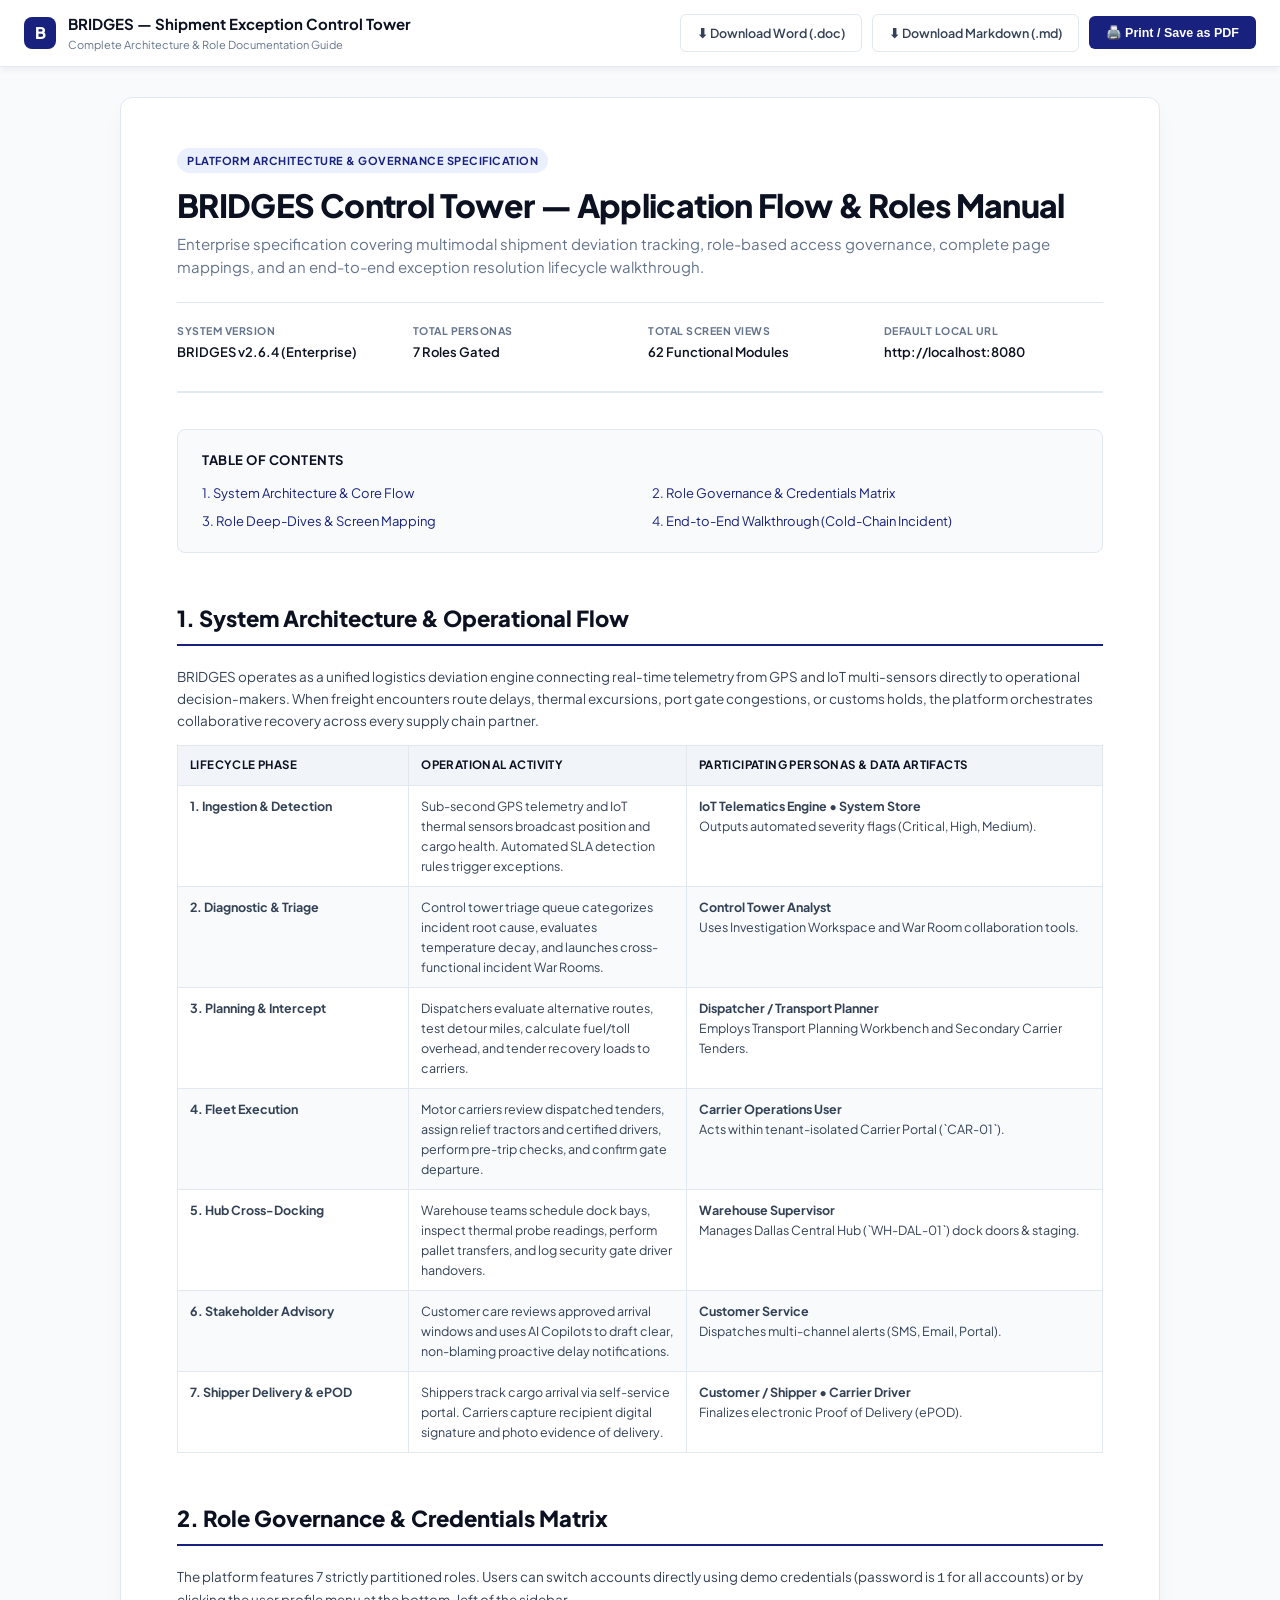
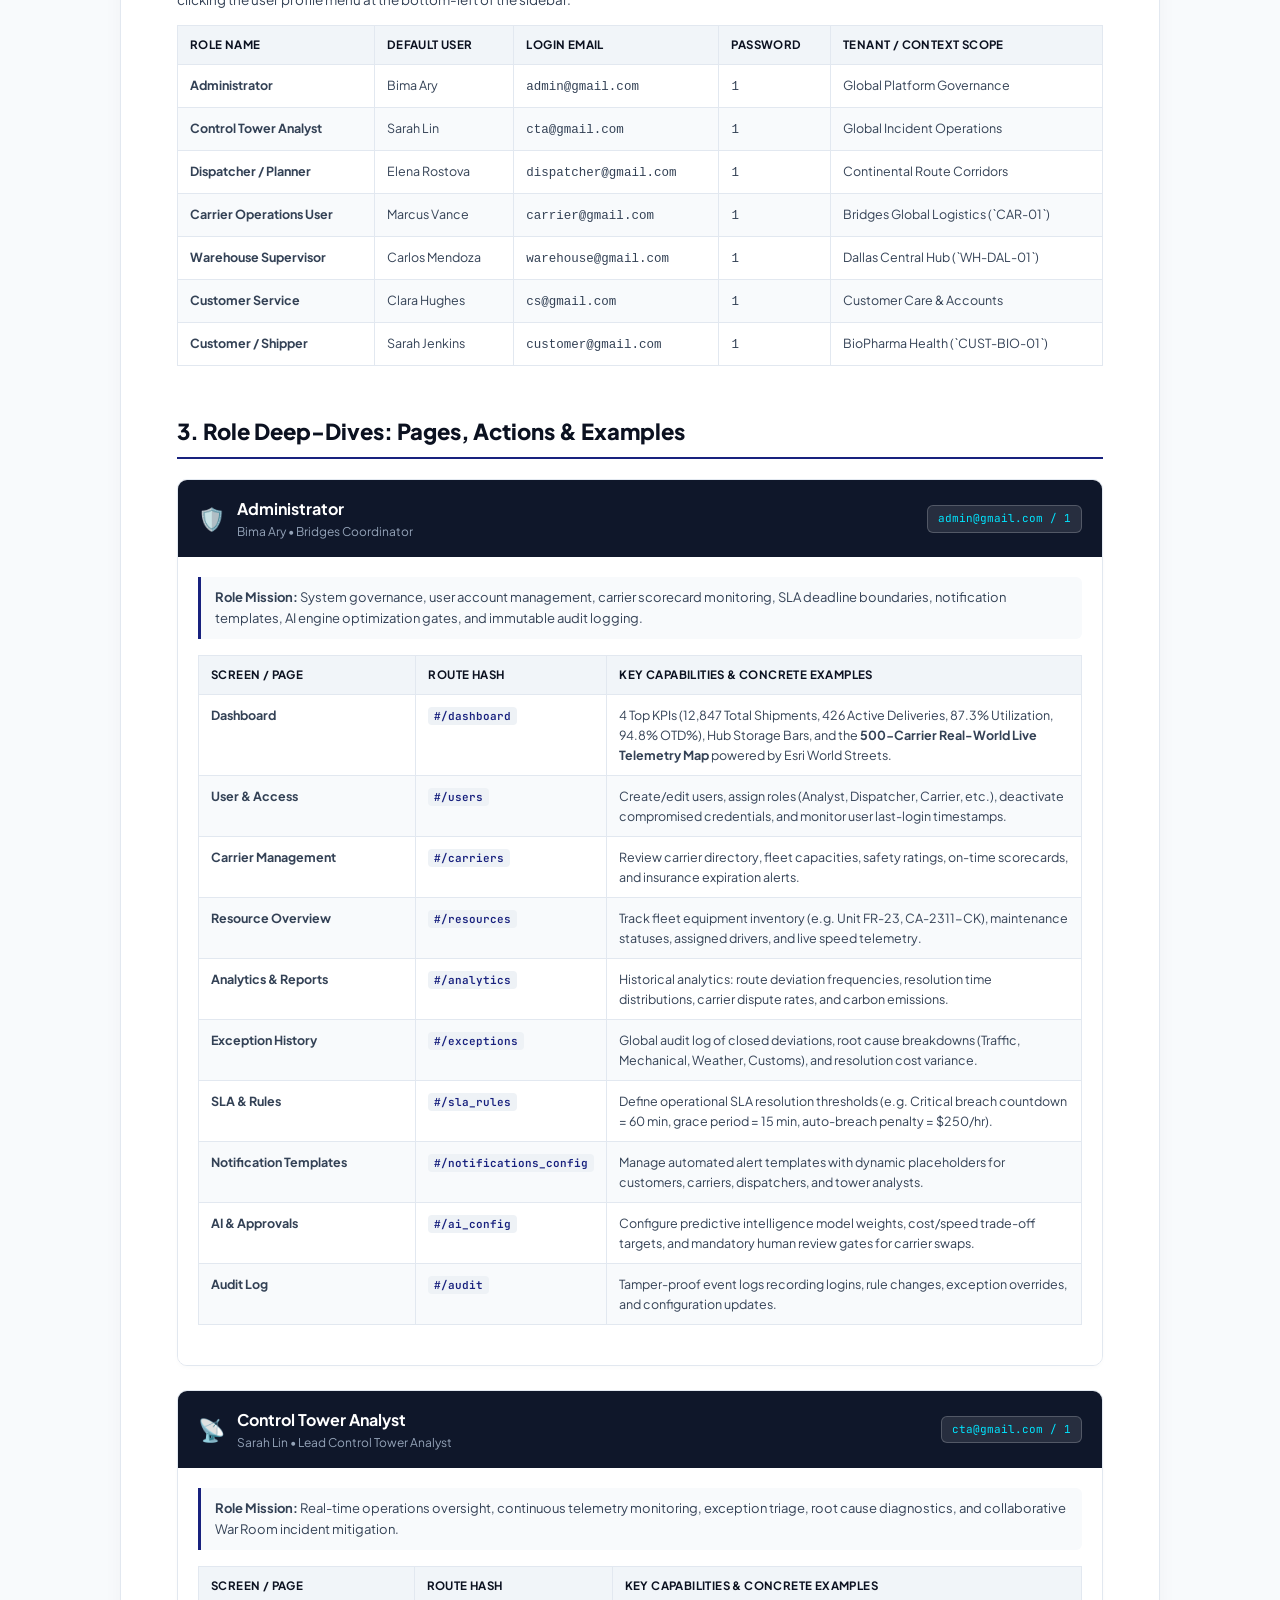
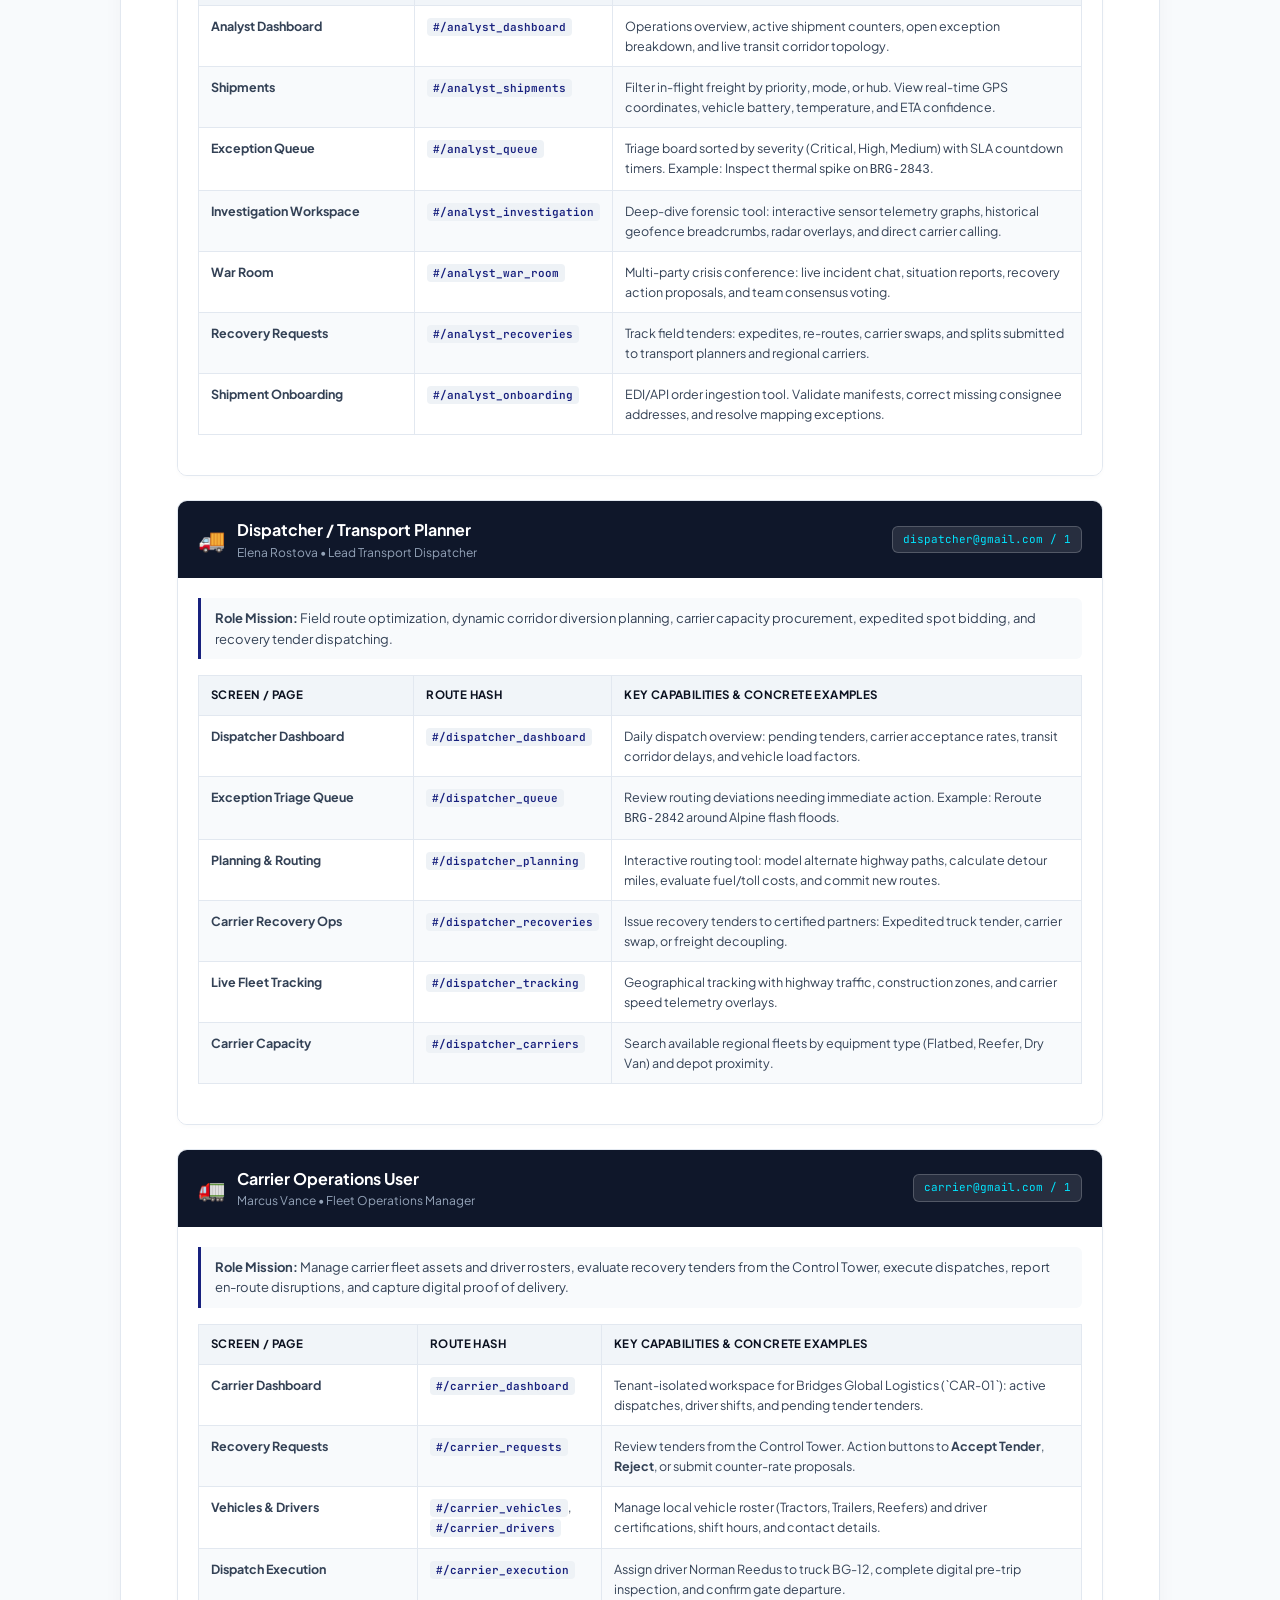
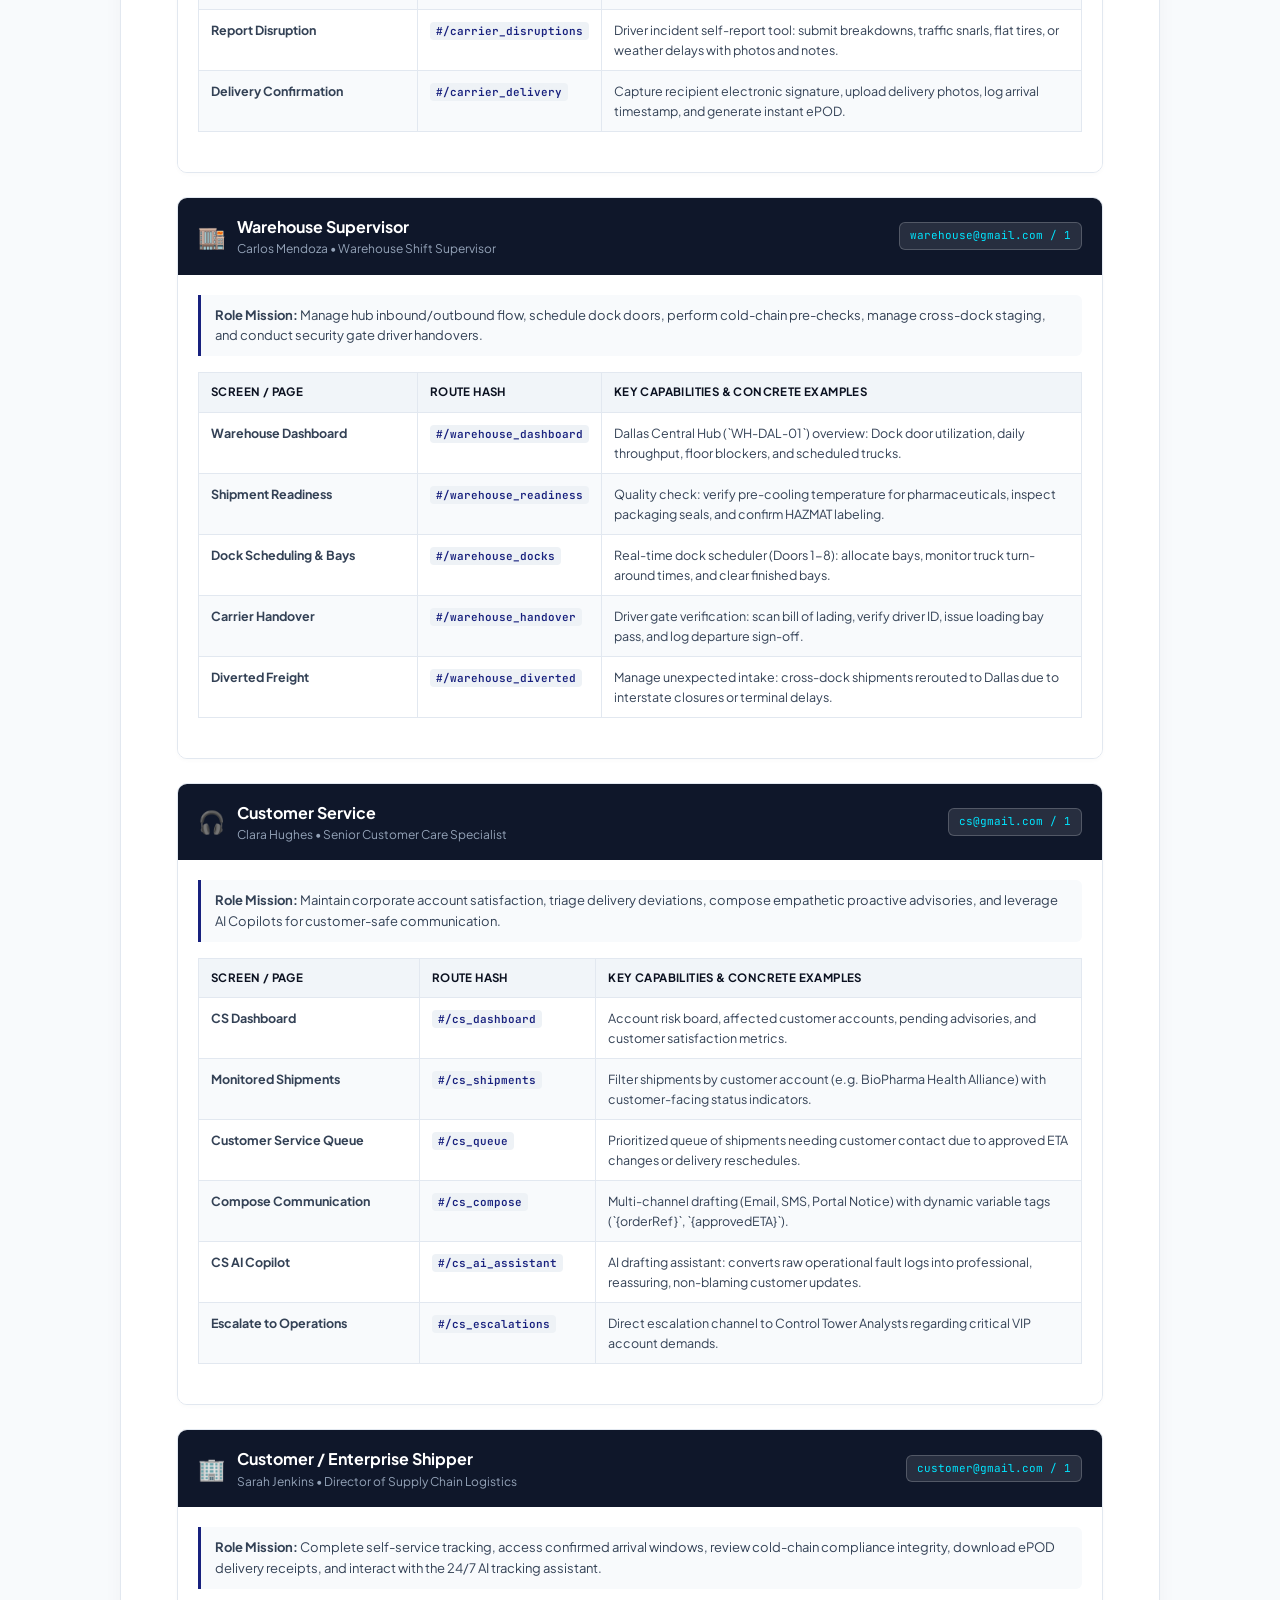
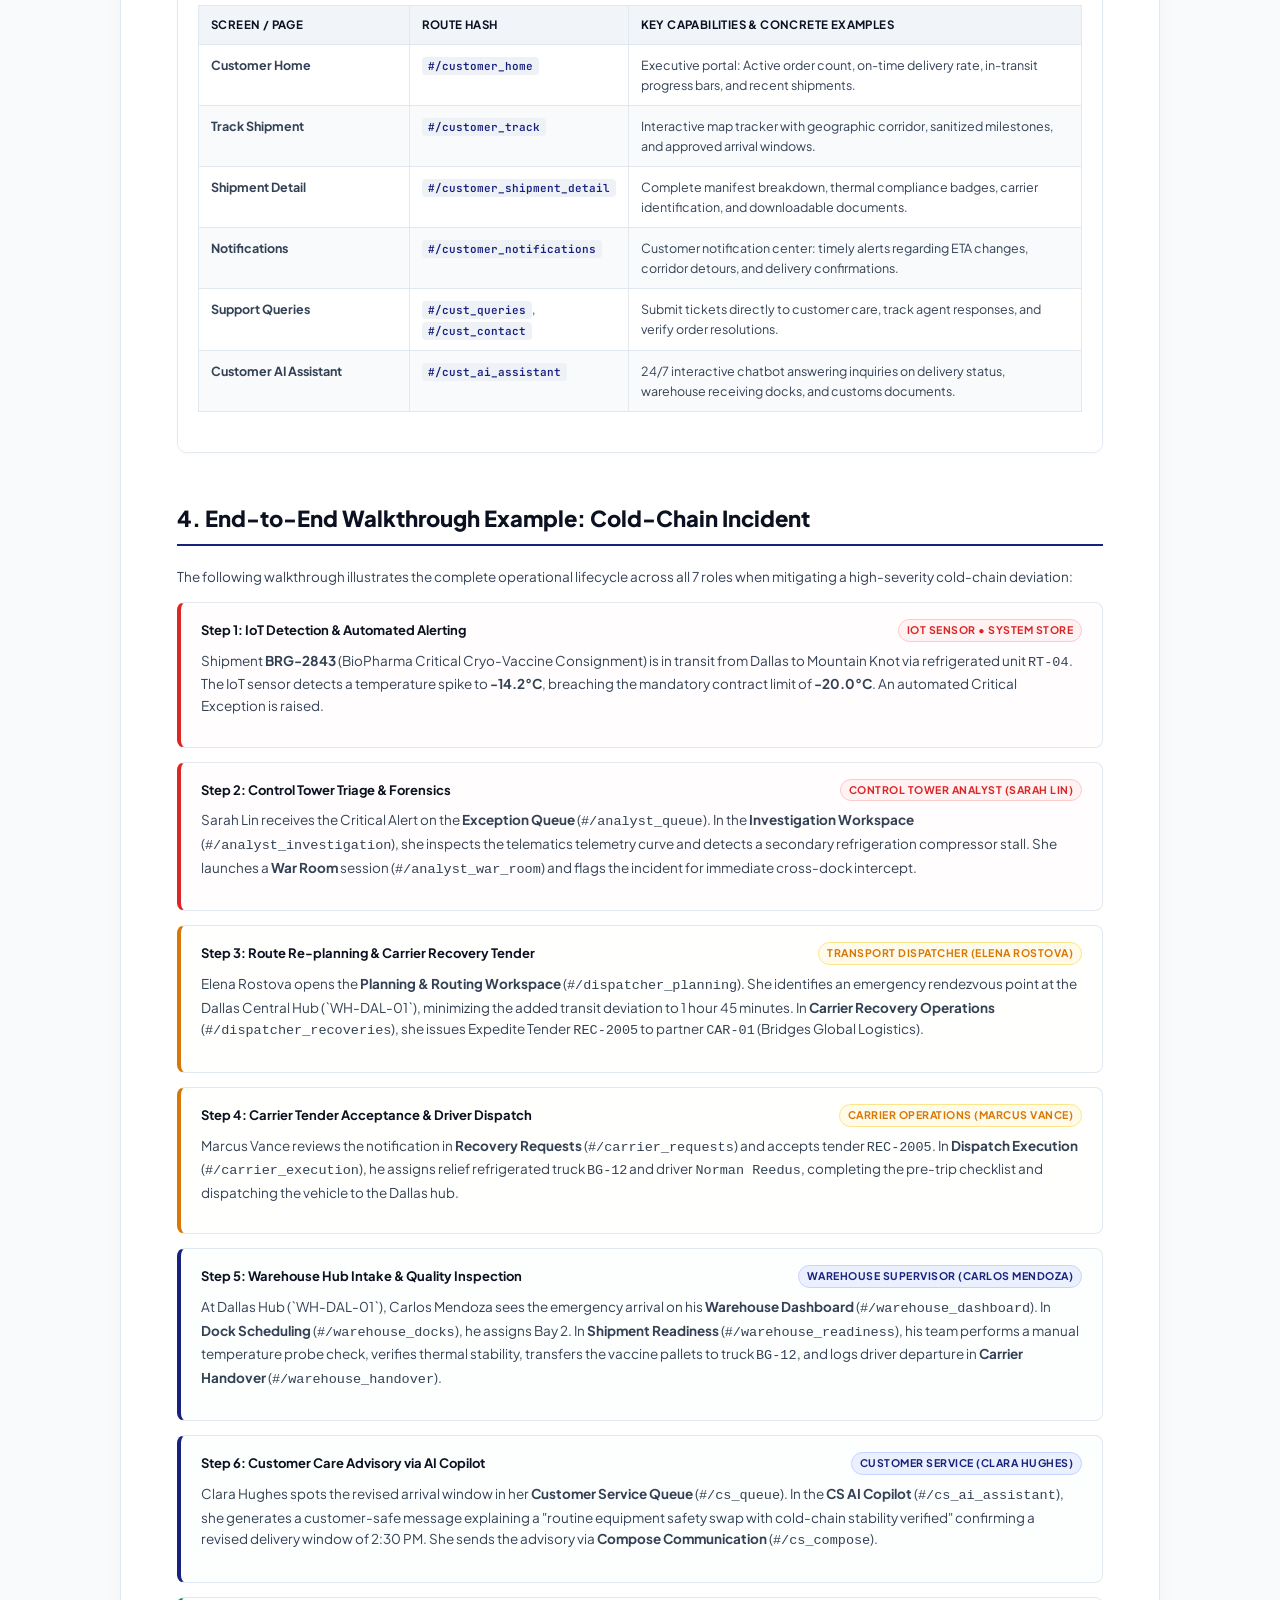
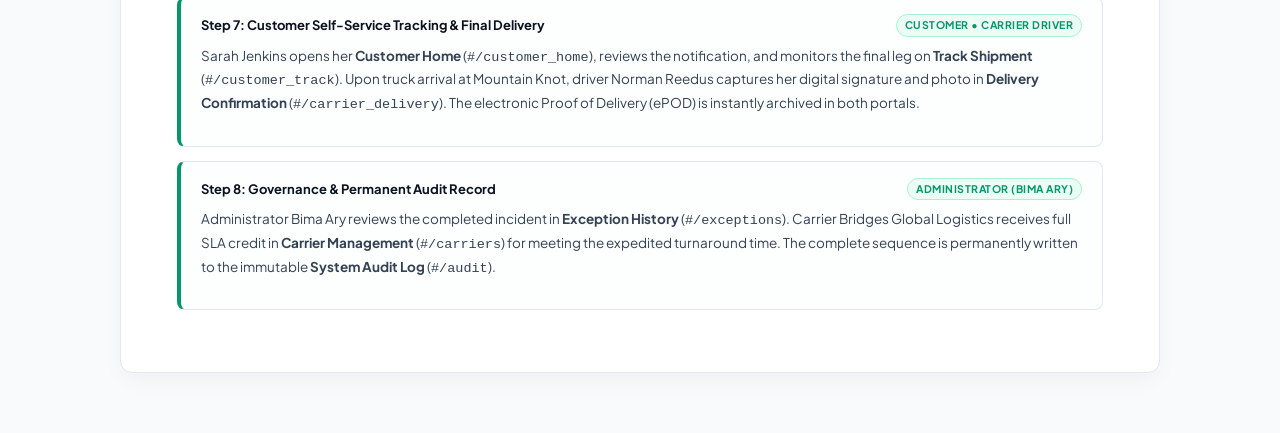
==== commit 94ca4bc6: "Rename Active Shipments to Shipments in navigation, dashboard KPI, and headers" ====
--- a/BRIDGES_Application_Flow_and_Roles_Guide.html
+++ b/BRIDGES_Application_Flow_and_Roles_Guide.html
@@ -728,7 +728,7 @@
                 <td>Operations overview, active shipment counters, open exception breakdown, and live transit corridor topology.</td>
               </tr>
               <tr>
-                <td><strong>Active Shipments</strong></td>
+                <td><strong>Shipments</strong></td>
                 <td><span class="route-code">#/analyst_shipments</span></td>
                 <td>Filter in-flight freight by priority, mode, or hub. View real-time GPS coordinates, vehicle battery, temperature, and ETA confidence.</td>
               </tr>
